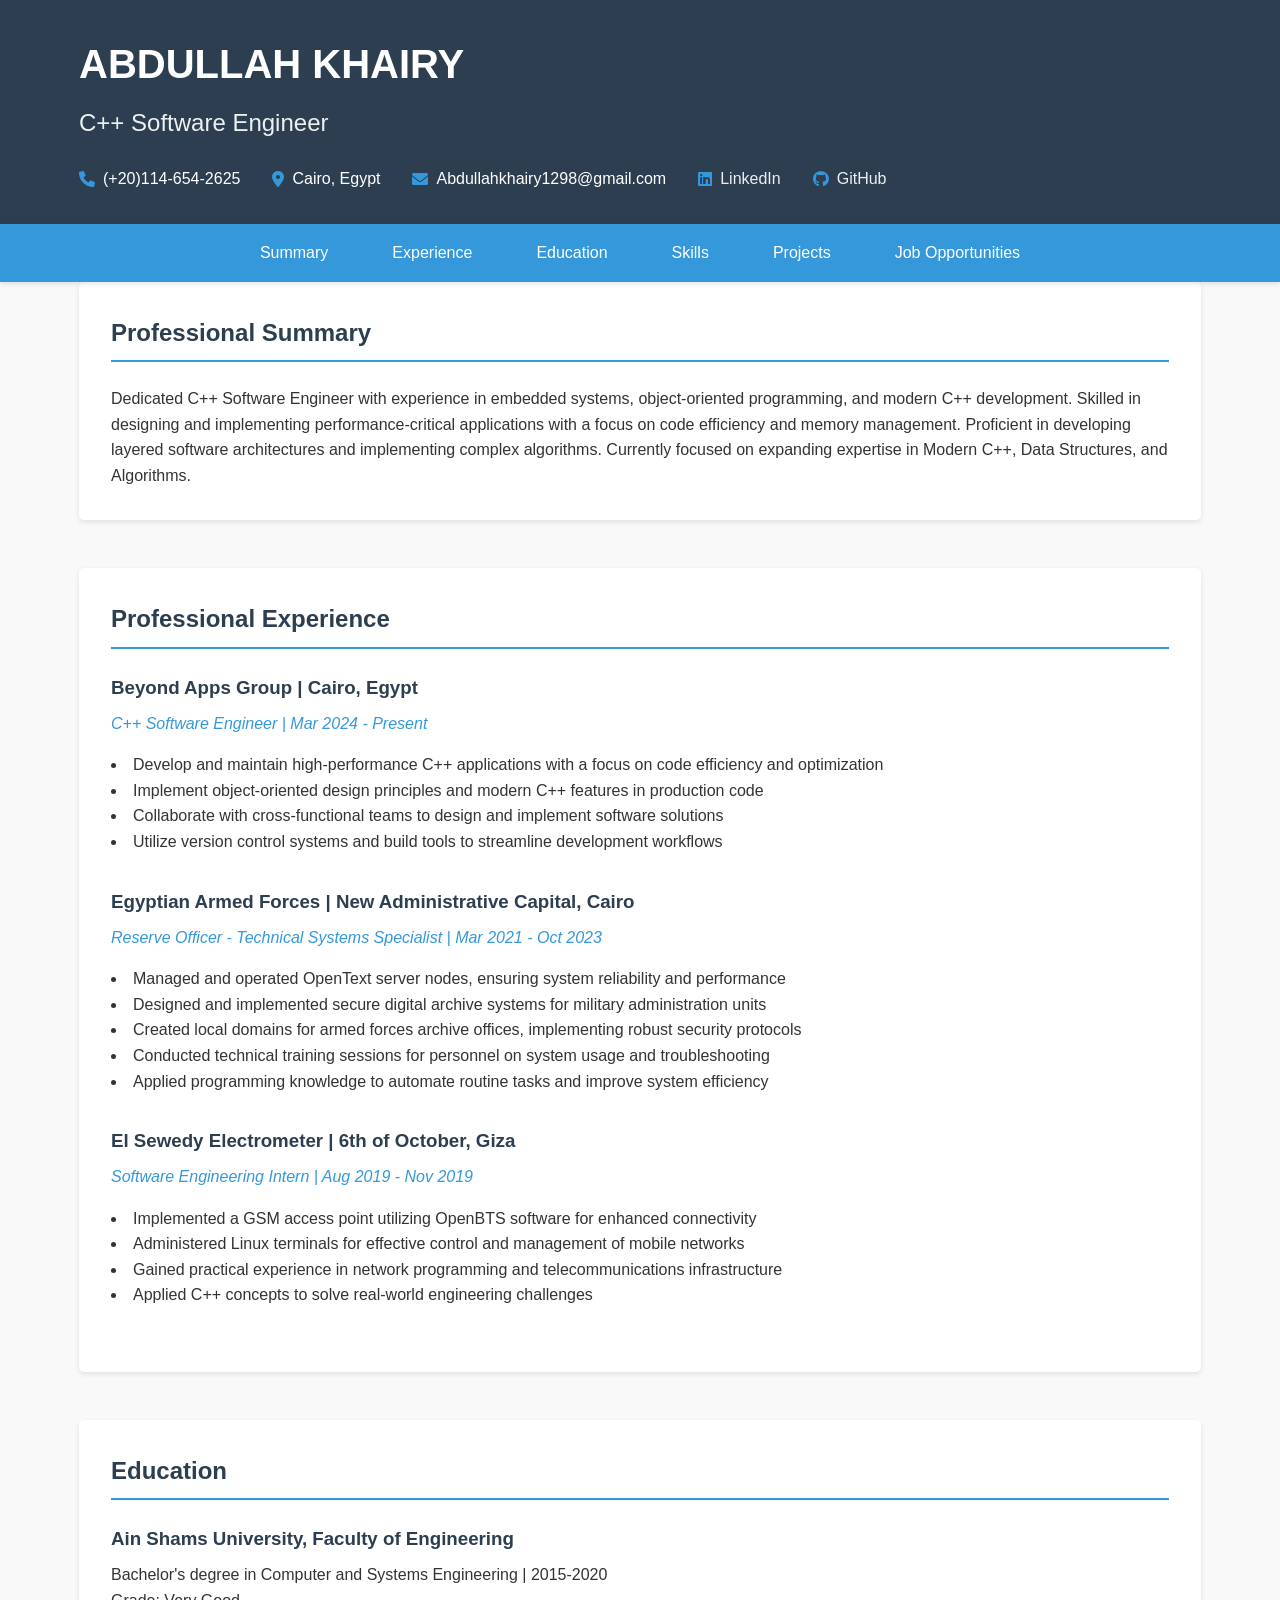
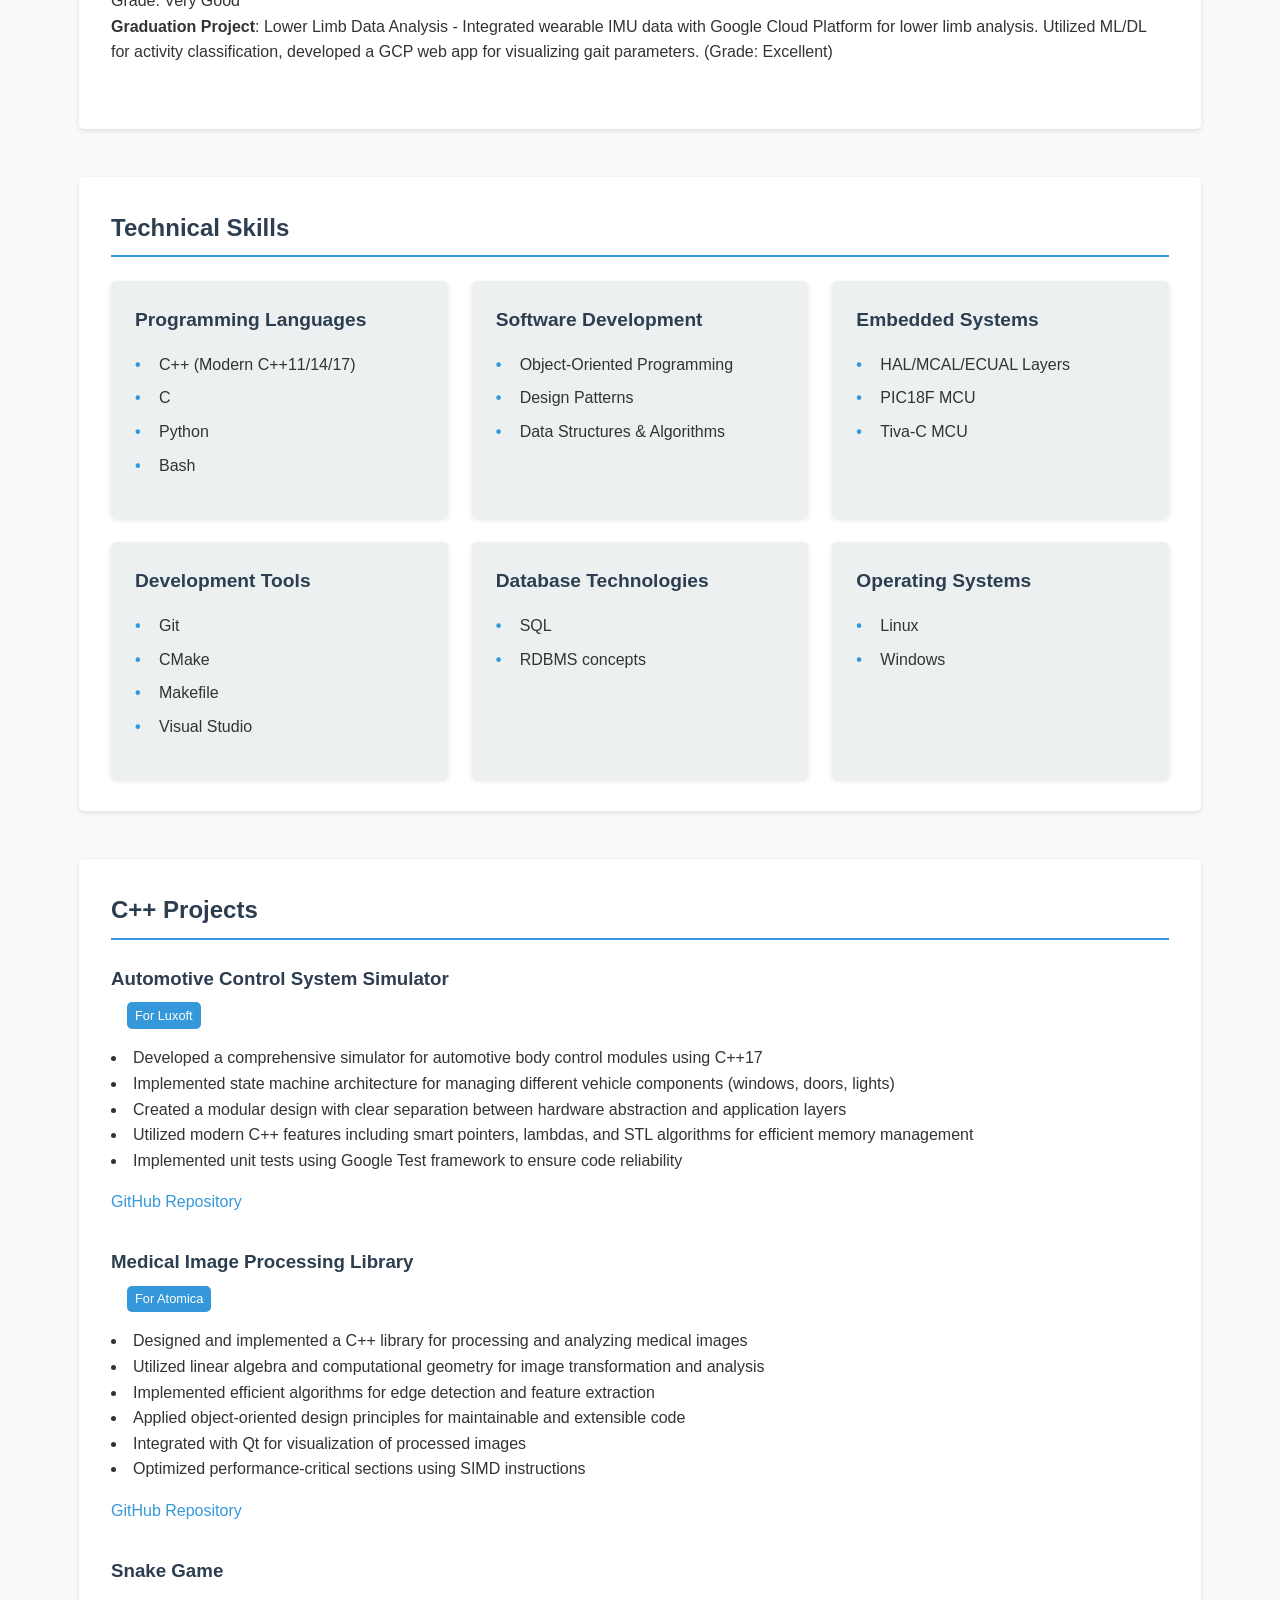
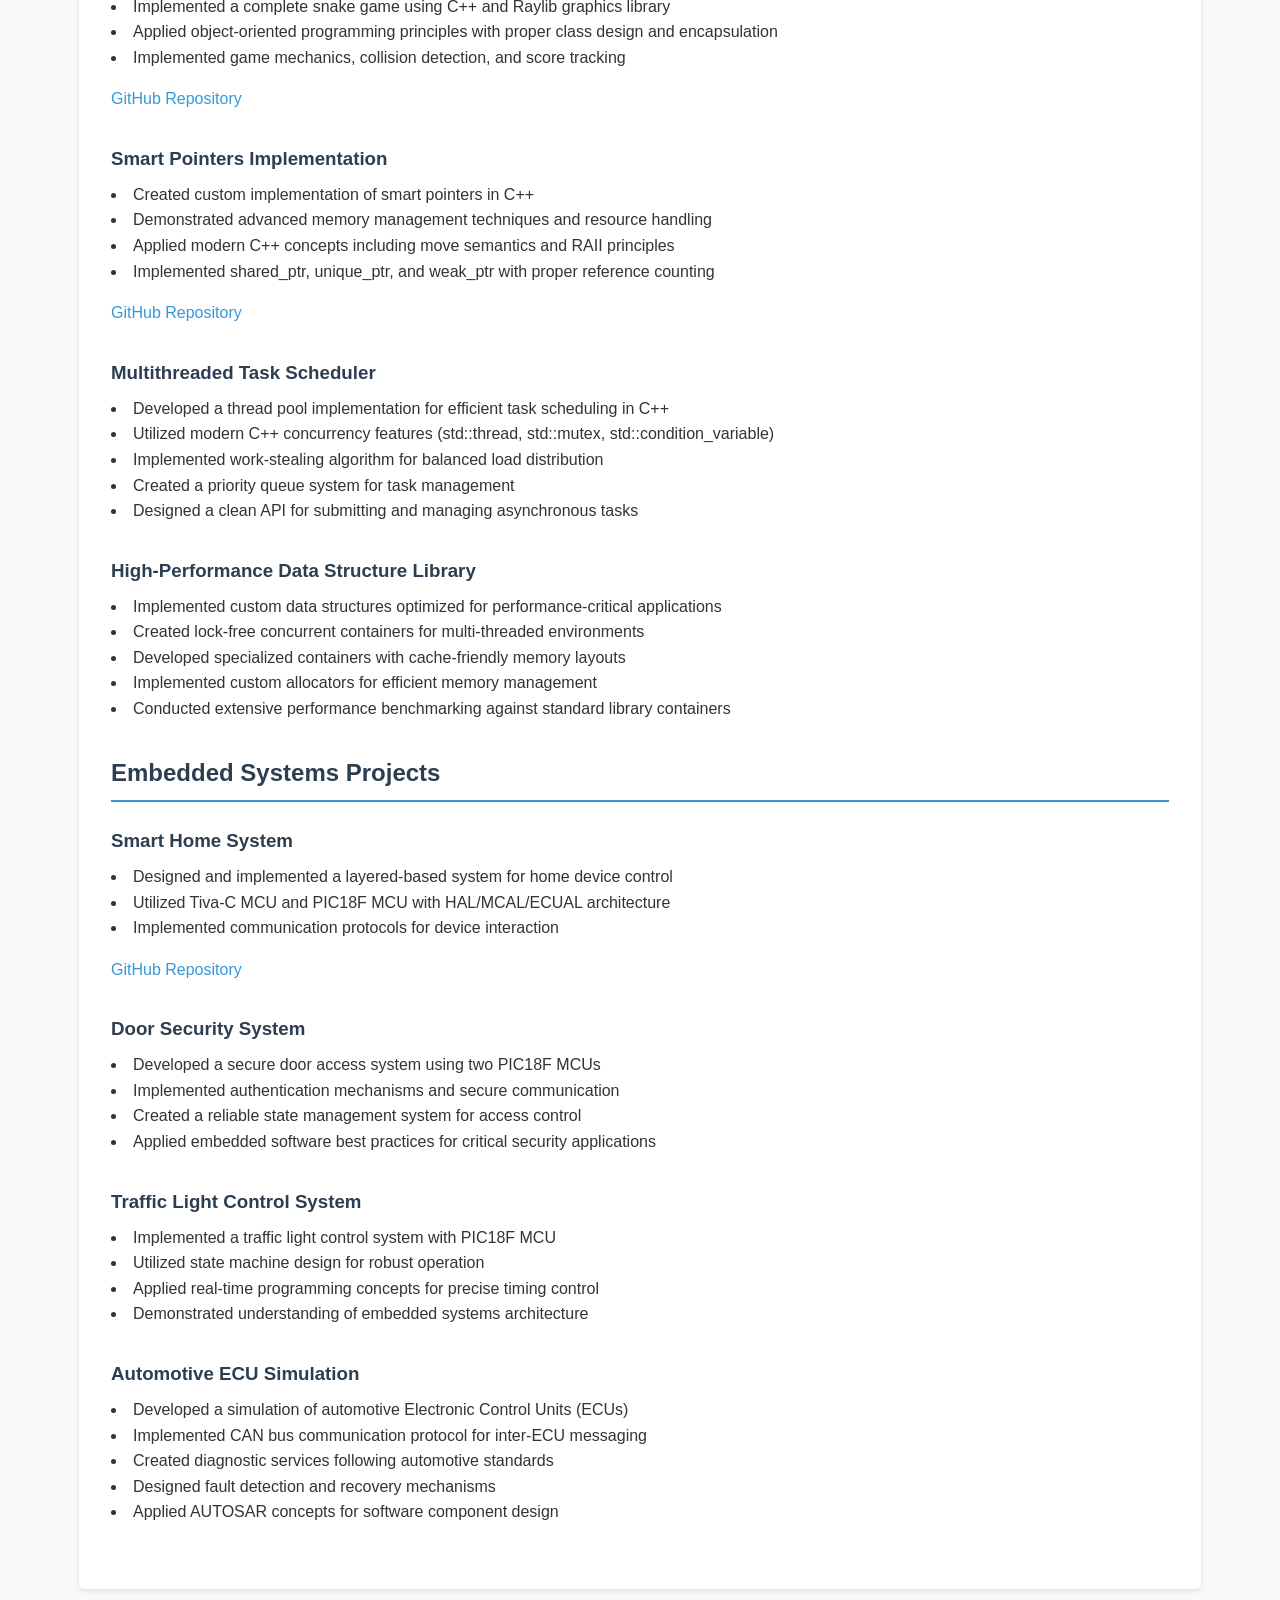
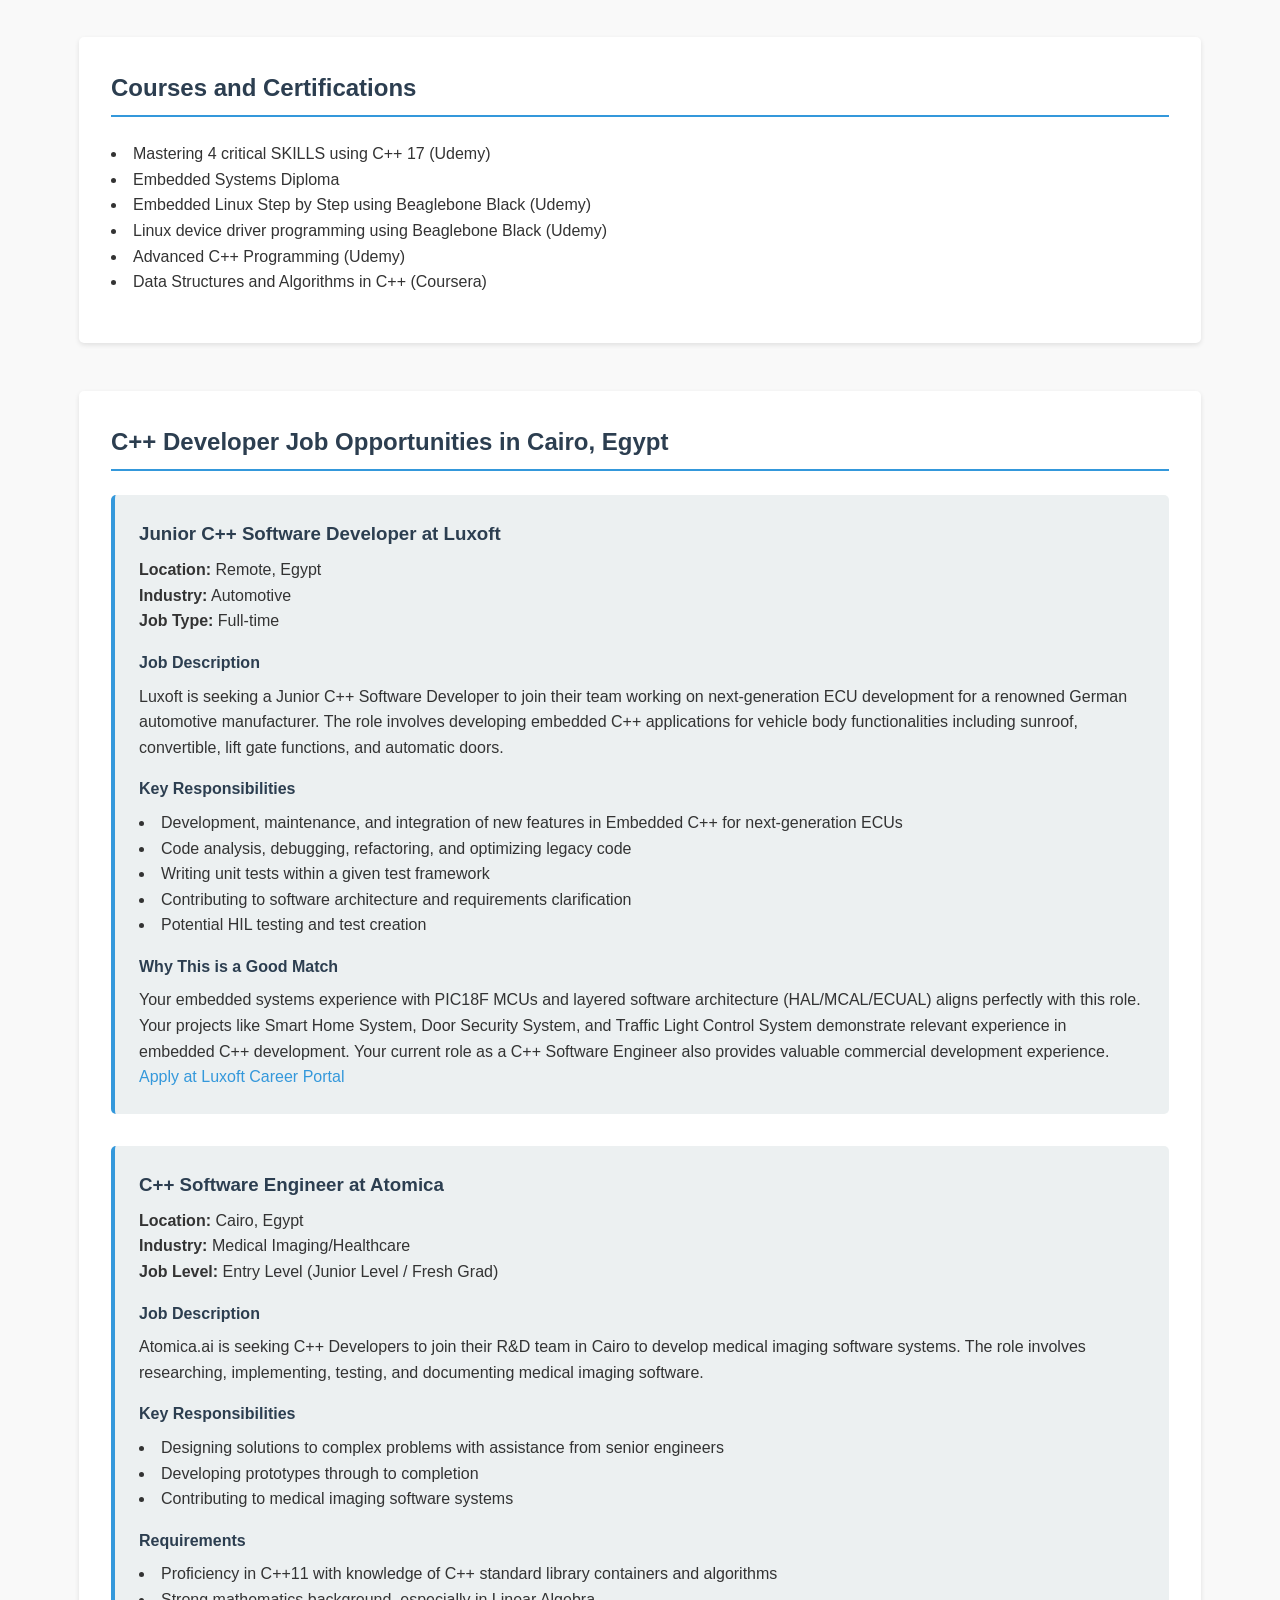
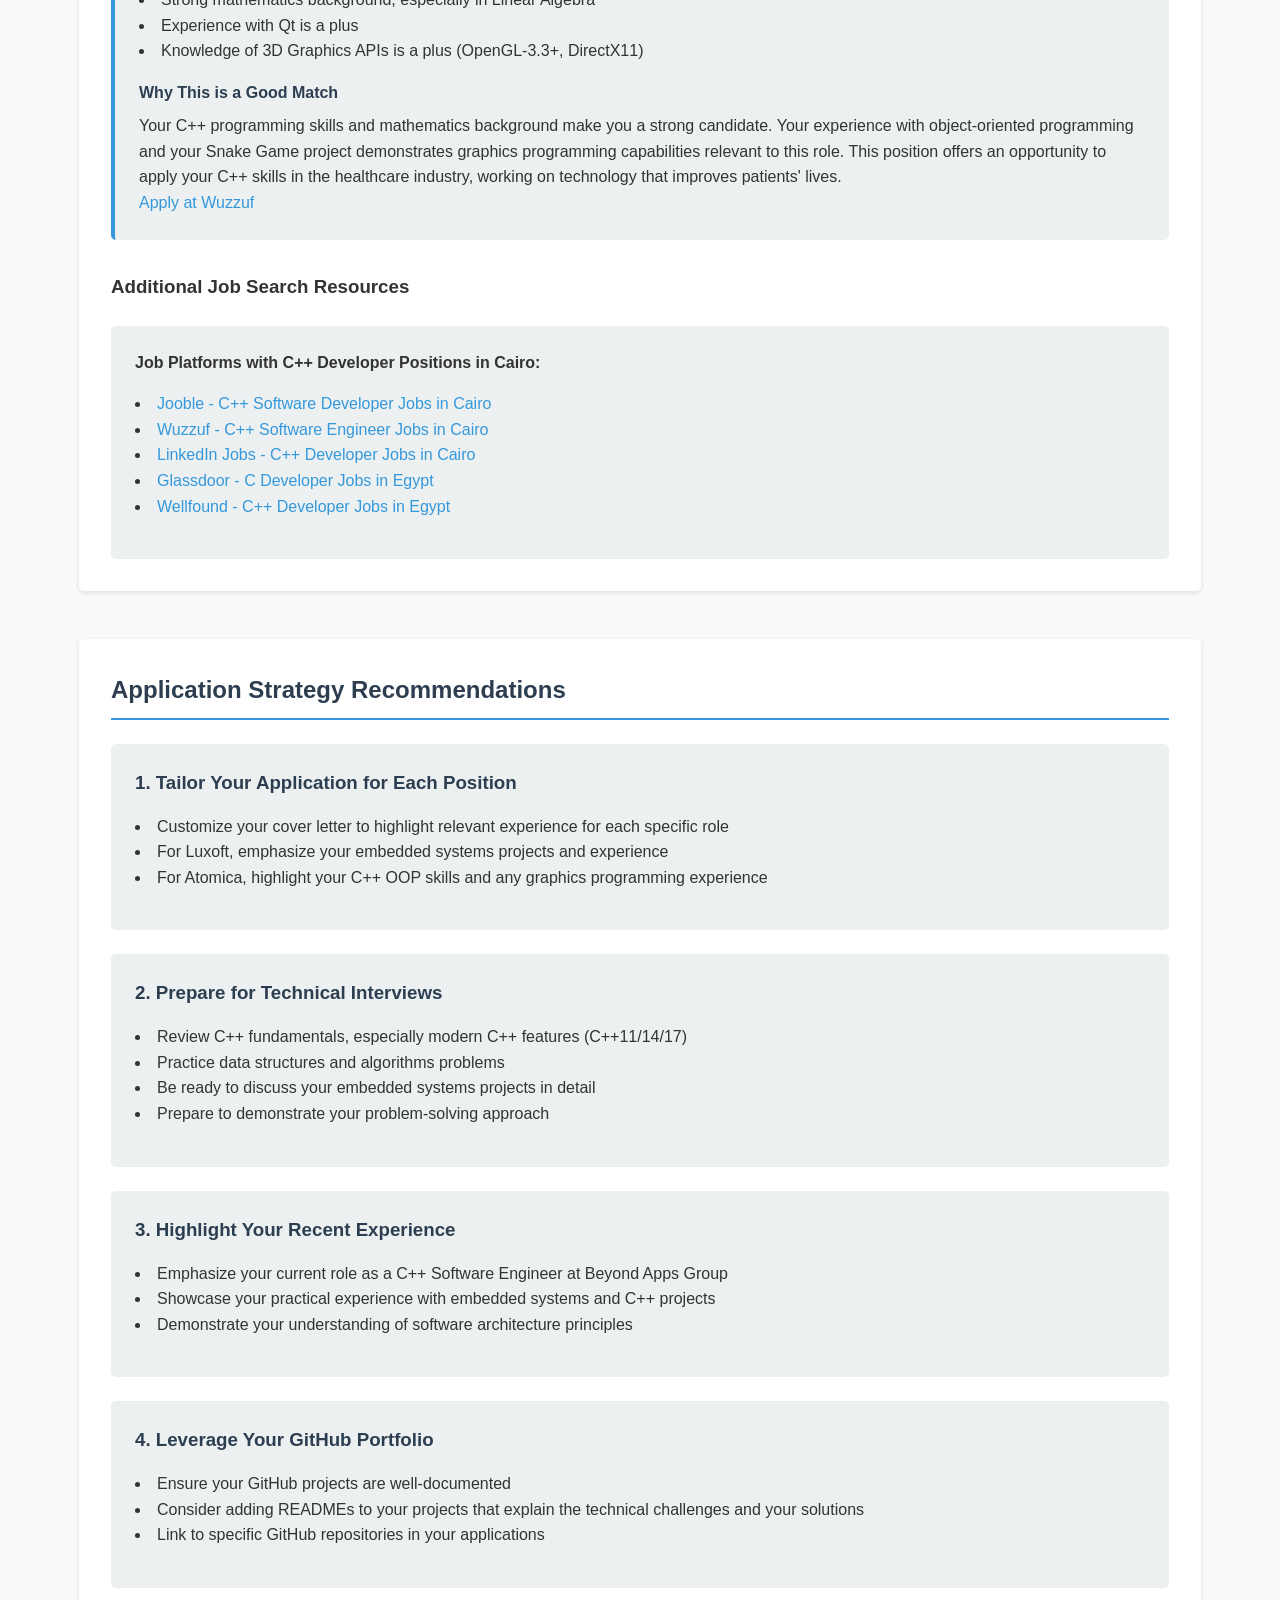
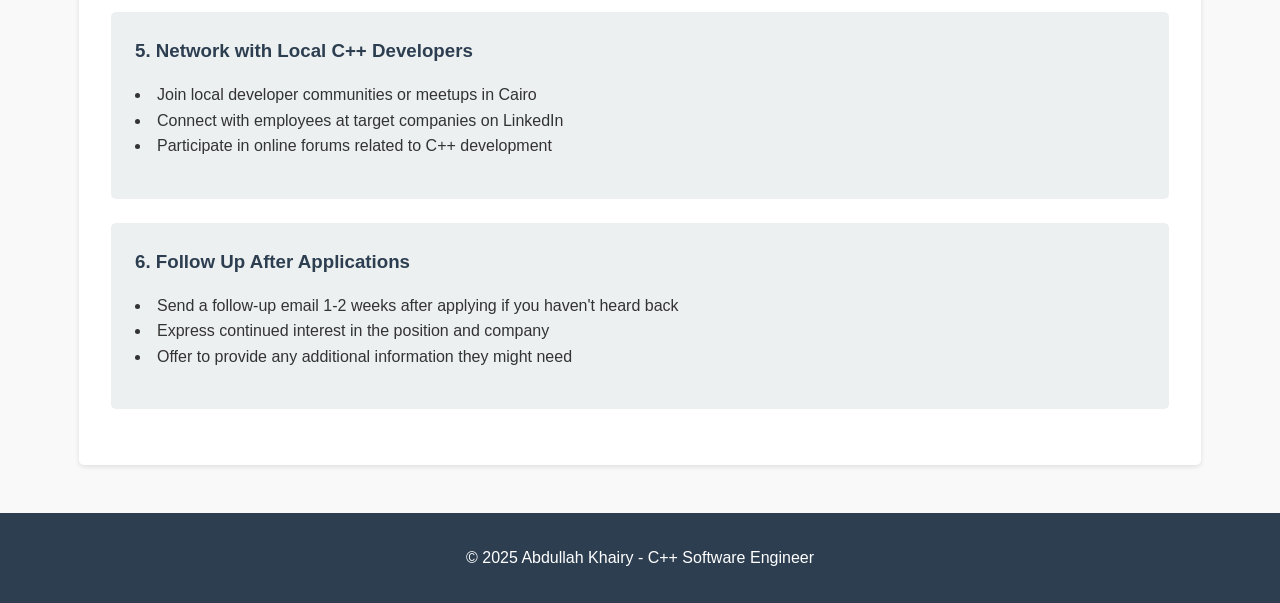
==== index.html @ f694b5cd "Initial commit of CV website" ====
<!DOCTYPE html>
<html lang="en">
<head>
    <meta charset="UTF-8">
    <meta name="viewport" content="width=device-width, initial-scale=1.0">
    <title>Abdullah Khairy - C++ Software Engineer</title>
    <link rel="stylesheet" href="styles.css">
    <link rel="stylesheet" href="https://cdnjs.cloudflare.com/ajax/libs/font-awesome/6.0.0-beta3/css/all.min.css">
</head>
<body>
    <header>
        <div class="container">
            <div class="profile">
                <h1>ABDULLAH KHAIRY</h1>
                <h2>C++ Software Engineer</h2>
                <div class="contact-info">
                    <p><i class="fas fa-phone"></i> (+20)114-654-2625</p>
                    <p><i class="fas fa-map-marker-alt"></i> Cairo, Egypt</p>
                    <p><i class="fas fa-envelope"></i> Abdullahkhairy1298@gmail.com</p>
                    <p><i class="fab fa-linkedin"></i> <a href="https://www.linkedin.com/in/abdullahkhairy98/" target="_blank">LinkedIn</a></p>
                    <p><i class="fab fa-github"></i> <a href="https://github.com/abdallahkhairy" target="_blank">GitHub</a></p>
                </div>
            </div>
        </div>
    </header>

    <nav>
        <div class="container">
            <ul>
                <li><a href="#summary">Summary</a></li>
                <li><a href="#experience">Experience</a></li>
                <li><a href="#education">Education</a></li>
                <li><a href="#skills">Skills</a></li>
                <li><a href="#projects">Projects</a></li>
                <li><a href="#job-opportunities">Job Opportunities</a></li>
            </ul>
        </div>
    </nav>

    <main class="container">
        <section id="summary">
            <h2>Professional Summary</h2>
            <p>Dedicated C++ Software Engineer with experience in embedded systems, object-oriented programming, and modern C++ development. Skilled in designing and implementing performance-critical applications with a focus on code efficiency and memory management. Proficient in developing layered software architectures and implementing complex algorithms. Currently focused on expanding expertise in Modern C++, Data Structures, and Algorithms.</p>
        </section>

        <section id="experience">
            <h2>Professional Experience</h2>
            
            <div class="experience-item">
                <h3>Beyond Apps Group | Cairo, Egypt</h3>
                <p class="job-title">C++ Software Engineer | Mar 2024 - Present</p>
                <ul>
                    <li>Develop and maintain high-performance C++ applications with a focus on code efficiency and optimization</li>
                    <li>Implement object-oriented design principles and modern C++ features in production code</li>
                    <li>Collaborate with cross-functional teams to design and implement software solutions</li>
                    <li>Utilize version control systems and build tools to streamline development workflows</li>
                </ul>
            </div>

            <div class="experience-item">
                <h3>Egyptian Armed Forces | New Administrative Capital, Cairo</h3>
                <p class="job-title">Reserve Officer - Technical Systems Specialist | Mar 2021 - Oct 2023</p>
                <ul>
                    <li>Managed and operated OpenText server nodes, ensuring system reliability and performance</li>
                    <li>Designed and implemented secure digital archive systems for military administration units</li>
                    <li>Created local domains for armed forces archive offices, implementing robust security protocols</li>
                    <li>Conducted technical training sessions for personnel on system usage and troubleshooting</li>
                    <li>Applied programming knowledge to automate routine tasks and improve system efficiency</li>
                </ul>
            </div>

            <div class="experience-item">
                <h3>El Sewedy Electrometer | 6th of October, Giza</h3>
                <p class="job-title">Software Engineering Intern | Aug 2019 - Nov 2019</p>
                <ul>
                    <li>Implemented a GSM access point utilizing OpenBTS software for enhanced connectivity</li>
                    <li>Administered Linux terminals for effective control and management of mobile networks</li>
                    <li>Gained practical experience in network programming and telecommunications infrastructure</li>
                    <li>Applied C++ concepts to solve real-world engineering challenges</li>
                </ul>
            </div>
        </section>

        <section id="education">
            <h2>Education</h2>
            <div class="education-item">
                <h3>Ain Shams University, Faculty of Engineering</h3>
                <p>Bachelor's degree in Computer and Systems Engineering | 2015-2020</p>
                <p>Grade: Very Good</p>
                <p><strong>Graduation Project</strong>: Lower Limb Data Analysis - Integrated wearable IMU data with Google Cloud Platform for lower limb analysis. Utilized ML/DL for activity classification, developed a GCP web app for visualizing gait parameters. (Grade: Excellent)</p>
            </div>
        </section>

        <section id="skills">
            <h2>Technical Skills</h2>
            <div class="skills-container">
                <div class="skill-category">
                    <h3>Programming Languages</h3>
                    <ul>
                        <li>C++ (Modern C++11/14/17)</li>
                        <li>C</li>
                        <li>Python</li>
                        <li>Bash</li>
                    </ul>
                </div>
                <div class="skill-category">
                    <h3>Software Development</h3>
                    <ul>
                        <li>Object-Oriented Programming</li>
                        <li>Design Patterns</li>
                        <li>Data Structures & Algorithms</li>
                    </ul>
                </div>
                <div class="skill-category">
                    <h3>Embedded Systems</h3>
                    <ul>
                        <li>HAL/MCAL/ECUAL Layers</li>
                        <li>PIC18F MCU</li>
                        <li>Tiva-C MCU</li>
                    </ul>
                </div>
                <div class="skill-category">
                    <h3>Development Tools</h3>
                    <ul>
                        <li>Git</li>
                        <li>CMake</li>
                        <li>Makefile</li>
                        <li>Visual Studio</li>
                    </ul>
                </div>
                <div class="skill-category">
                    <h3>Database Technologies</h3>
                    <ul>
                        <li>SQL</li>
                        <li>RDBMS concepts</li>
                    </ul>
                </div>
                <div class="skill-category">
                    <h3>Operating Systems</h3>
                    <ul>
                        <li>Linux</li>
                        <li>Windows</li>
                    </ul>
                </div>
            </div>
        </section>

        <section id="projects">
            <h2>C++ Projects</h2>
            
            <div class="project-item">
                <h3>Automotive Control System Simulator</h3>
                <p class="project-tag">For Luxoft</p>
                <ul>
                    <li>Developed a comprehensive simulator for automotive body control modules using C++17</li>
                    <li>Implemented state machine architecture for managing different vehicle components (windows, doors, lights)</li>
                    <li>Created a modular design with clear separation between hardware abstraction and application layers</li>
                    <li>Utilized modern C++ features including smart pointers, lambdas, and STL algorithms for efficient memory management</li>
                    <li>Implemented unit tests using Google Test framework to ensure code reliability</li>
                </ul>
                <p><a href="https://github.com/abdallahkhairy/Embedded_Systems_Projects" target="_blank">GitHub Repository</a></p>
            </div>

            <div class="project-item">
                <h3>Medical Image Processing Library</h3>
                <p class="project-tag">For Atomica</p>
                <ul>
                    <li>Designed and implemented a C++ library for processing and analyzing medical images</li>
                    <li>Utilized linear algebra and computational geometry for image transformation and analysis</li>
                    <li>Implemented efficient algorithms for edge detection and feature extraction</li>
                    <li>Applied object-oriented design principles for maintainable and extensible code</li>
                    <li>Integrated with Qt for visualization of processed images</li>
                    <li>Optimized performance-critical sections using SIMD instructions</li>
                </ul>
                <p><a href="https://github.com/abdallahkhairy/OOP_Projects" target="_blank">GitHub Repository</a></p>
            </div>

            <div class="project-item">
                <h3>Snake Game</h3>
                <ul>
                    <li>Implemented a complete snake game using C++ and Raylib graphics library</li>
                    <li>Applied object-oriented programming principles with proper class design and encapsulation</li>
                    <li>Implemented game mechanics, collision detection, and score tracking</li>
                </ul>
                <p><a href="https://github.com/abdallahkhairy/Snake_Game" target="_blank">GitHub Repository</a></p>
            </div>

            <div class="project-item">
                <h3>Smart Pointers Implementation</h3>
                <ul>
                    <li>Created custom implementation of smart pointers in C++</li>
                    <li>Demonstrated advanced memory management techniques and resource handling</li>
                    <li>Applied modern C++ concepts including move semantics and RAII principles</li>
                    <li>Implemented shared_ptr, unique_ptr, and weak_ptr with proper reference counting</li>
                </ul>
                <p><a href="https://github.com/abdallahkhairy/smart_pointers" target="_blank">GitHub Repository</a></p>
            </div>

            <div class="project-item">
                <h3>Multithreaded Task Scheduler</h3>
                <ul>
                    <li>Developed a thread pool implementation for efficient task scheduling in C++</li>
                    <li>Utilized modern C++ concurrency features (std::thread, std::mutex, std::condition_variable)</li>
                    <li>Implemented work-stealing algorithm for balanced load distribution</li>
                    <li>Created a priority queue system for task management</li>
                    <li>Designed a clean API for submitting and managing asynchronous tasks</li>
                </ul>
            </div>

            <div class="project-item">
                <h3>High-Performance Data Structure Library</h3>
                <ul>
                    <li>Implemented custom data structures optimized for performance-critical applications</li>
                    <li>Created lock-free concurrent containers for multi-threaded environments</li>
                    <li>Developed specialized containers with cache-friendly memory layouts</li>
                    <li>Implemented custom allocators for efficient memory management</li>
                    <li>Conducted extensive performance benchmarking against standard library containers</li>
                </ul>
            </div>

            <h2>Embedded Systems Projects</h2>

            <div class="project-item">
                <h3>Smart Home System</h3>
                <ul>
                    <li>Designed and implemented a layered-based system for home device control</li>
                    <li>Utilized Tiva-C MCU and PIC18F MCU with HAL/MCAL/ECUAL architecture</li>
                    <li>Implemented communication protocols for device interaction</li>
                </ul>
                <p><a href="https://github.com/abdallahkhairy/Embedded_Systems_Projects" target="_blank">GitHub Repository</a></p>
            </div>

            <div class="project-item">
                <h3>Door Security System</h3>
                <ul>
                    <li>Developed a secure door access system using two PIC18F MCUs</li>
                    <li>Implemented authentication mechanisms and secure communication</li>
                    <li>Created a reliable state management system for access control</li>
                    <li>Applied embedded software best practices for critical security applications</li>
                </ul>
            </div>

            <div class="project-item">
                <h3>Traffic Light Control System</h3>
                <ul>
                    <li>Implemented a traffic light control system with PIC18F MCU</li>
                    <li>Utilized state machine design for robust operation</li>
                    <li>Applied real-time programming concepts for precise timing control</li>
                    <li>Demonstrated understanding of embedded systems architecture</li>
                </ul>
            </div>

            <div class="project-item">
                <h3>Automotive ECU Simulation</h3>
                <ul>
                    <li>Developed a simulation of automotive Electronic Control Units (ECUs)</li>
                    <li>Implemented CAN bus communication protocol for inter-ECU messaging</li>
                    <li>Created diagnostic services following automotive standards</li>
                    <li>Designed fault detection and recovery mechanisms</li>
                    <li>Applied AUTOSAR concepts for software component design</li>
                </ul>
            </div>
        </section>

        <section id="certifications">
            <h2>Courses and Certifications</h2>
            <ul>
                <li>Mastering 4 critical SKILLS using C++ 17 (Udemy)</li>
                <li>Embedded Systems Diploma</li>
                <li>Embedded Linux Step by Step using Beaglebone Black (Udemy)</li>
                <li>Linux device driver programming using Beaglebone Black (Udemy)</li>
                <li>Advanced C++ Programming (Udemy)</li>
                <li>Data Structures and Algorithms in C++ (Coursera)</li>
            </ul>
        </section>

        <section id="job-opportunities">
            <h2>C++ Developer Job Opportunities in Cairo, Egypt</h2>
            
            <div class="job-item">
                <h3>Junior C++ Software Developer at Luxoft</h3>
                <p><strong>Location:</strong> Remote, Egypt</p>
                <p><strong>Industry:</strong> Automotive</p>
                <p><strong>Job Type:</strong> Full-time</p>
                
                <h4>Job Description</h4>
                <p>Luxoft is seeking a Junior C++ Software Developer to join their team working on next-generation ECU development for a renowned German automotive manufacturer. The role involves developing embedded C++ applications for vehicle body functionalities including sunroof, convertible, lift gate functions, and automatic doors.</p>
                
                <h4>Key Responsibilities</h4>
                <ul>
                    <li>Development, maintenance, and integration of new features in Embedded C++ for next-generation ECUs</li>
                    <li>Code analysis, debugging, refactoring, and optimizing legacy code</li>
                    <li>Writing unit tests within a given test framework</li>
                    <li>Contributing to software architecture and requirements clarification</li>
                    <li>Potential HIL testing and test creation</li>
                </ul>
                
                <h4>Why This is a Good Match</h4>
                <p>Your embedded systems experience with PIC18F MCUs and layered software architecture (HAL/MCAL/ECUAL) aligns perfectly with this role. Your projects like Smart Home System, Door Security System, and Traffic Light Control System demonstrate relevant experience in embedded C++ development. Your current role as a C++ Software Engineer also provides valuable commercial development experience.</p>
                
                <p><a href="https://career.luxoft.com/jobs/junior-c-software-developer-12500" target="_blank">Apply at Luxoft Career Portal</a></p>
            </div>
            
            <div class="job-item">
                <h3>C++ Software Engineer at Atomica</h3>
                <p><strong>Location:</strong> Cairo, Egypt</p>
                <p><strong>Industry:</strong> Medical Imaging/Healthcare</p>
                <p><strong>Job Level:</strong> Entry Level (Junior Level / Fresh Grad)</p>
                
                <h4>Job Description</h4>
                <p>Atomica.ai is seeking C++ Developers to join their R&D team in Cairo to develop medical imaging software systems. The role involves researching, implementing, testing, and documenting medical imaging software.</p>
                
                <h4>Key Responsibilities</h4>
                <ul>
                    <li>Designing solutions to complex problems with assistance from senior engineers</li>
                    <li>Developing prototypes through to completion</li>
                    <li>Contributing to medical imaging software systems</li>
                </ul>
                
                <h4>Requirements</h4>
                <ul>
                    <li>Proficiency in C++11 with knowledge of C++ standard library containers and algorithms</li>
                    <li>Strong mathematics background, especially in Linear Algebra</li>
                    <li>Experience with Qt is a plus</li>
                    <li>Knowledge of 3D Graphics APIs is a plus (OpenGL-3.3+, DirectX11)</li>
                </ul>
                
                <h4>Why This is a Good Match</h4>
                <p>Your C++ programming skills and mathematics background make you a strong candidate. Your experience with object-oriented programming and your Snake Game project demonstrates graphics programming capabilities relevant to this role. This position offers an opportunity to apply your C++ skills in the healthcare industry, working on technology that improves patients' lives.</p>
                
                <p><a href="https://wuzzuf.net/jobs/p/kZzLRJRMvuGQ-C-Software-Engineer-Atomica-Cairo-Egypt" target="_blank">Apply at Wuzzuf</a></p>
            </div>
            
            <h3>Additional Job Search Resources</h3>
            <div class="resources">
                <h4>Job Platforms with C++ Developer Positions in Cairo:</h4>
                <ul>
                    <li><a href="https://eg.jooble.org/jobs-c%2B%2B-software-developer/Cairo" target="_blank">Jooble - C++ Software Developer Jobs in Cairo</a></li>
                    <li><a href="https://wuzzuf.net/jobs/search?q=c%2B%2B+developer&a=navbr" target="_blank">Wuzzuf - C++ Software Engineer Jobs in Cairo</a></li>
                    <li><a href="https://www.linkedin.com/jobs/search/?keywords=c%2B%2B%20developer&location=Cairo%2C%20Egypt" target="_blank">LinkedIn Jobs - C++ Developer Jobs in Cairo</a></li>
                    <li><a href="https://www.glassdoor.com/Job/egypt-c-developer-jobs-SRCH_IL.0,5_IN69_KO6,17.htm" target="_blank">Glassdoor - C Developer Jobs in Egypt</a></li>
                    <li><a href="https://wellfound.com/role/l/cplusplus-developer/egypt" target="_blank">Wellfound - C++ Developer Jobs in Egypt</a></li>
                </ul>
            </div>
        </section>

        <section id="application-strategy">
            <h2>Application Strategy Recommendations</h2>
            
            <div class="strategy-item">
                <h3>1. Tailor Your Application for Each Position</h3>
                <ul>
                    <li>Customize your cover letter to highlight relevant experience for each specific role</li>
                    <li>For Luxoft, emphasize your embedded systems projects and experience</li>
                    <li>For Atomica, highlight your C++ OOP skills and any graphics programming experience</li>
                </ul>
            </div>
            
            <div class="strategy-item">
                <h3>2. Prepare for Technical Interviews</h3>
                <ul>
                    <li>Review C++ fundamentals, especially modern C++ features (C++11/14/17)</li>
                    <li>Practice data structures and algorithms problems</li>
                    <li>Be ready to discuss your embedded systems projects in detail</li>
                    <li>Prepare to demonstrate your problem-solving approach</li>
                </ul>
            </div>
            
            <div class="strategy-item">
                <h3>3. Highlight Your Recent Experience</h3>
                <ul>
                    <li>Emphasize your current role as a C++ Software Engineer at Beyond Apps Group</li>
                    <li>Showcase your practical experience with embedded systems and C++ projects</li>
                    <li>Demonstrate your understanding of software architecture principles</li>
                </ul>
            </div>
            
            <div class="strategy-item">
                <h3>4. Leverage Your GitHub Portfolio</h3>
                <ul>
                    <li>Ensure your GitHub projects are well-documented</li>
                    <li>Consider adding READMEs to your projects that explain the technical challenges and your solutions</li>
                    <li>Link to specific GitHub repositories in your applications</li>
                </ul>
            </div>
            
            <div class="strategy-item">
                <h3>5. Network with Local C++ Developers</h3>
                <ul>
                    <li>Join local developer communities or meetups in Cairo</li>
                    <li>Connect with employees at target companies on LinkedIn</li>
                    <li>Participate in online forums related to C++ development</li>
                </ul>
            </div>
            
            <div class="strategy-item">
                <h3>6. Follow Up After Applications</h3>
                <ul>
                    <li>Send a follow-up email 1-2 weeks after applying if you haven't heard back</li>
                    <li>Express continued interest in the position and company</li>
                    <li>Offer to provide any additional information they might need</li>
                </ul>
            </div>
        </section>
    </main>

    <footer>
        <div class="container">
            <p>&copy; 2025 Abdullah Khairy - C++ Software Engineer</p>
        </div>
    </footer>
</body>
</html>
---- styles.css ----
/* Global Styles */
:root {
    --primary-color: #2c3e50;
    --secondary-color: #3498db;
    --accent-color: #e74c3c;
    --light-color: #ecf0f1;
    --dark-color: #2c3e50;
    --text-color: #333;
    --border-radius: 5px;
    --box-shadow: 0 2px 5px rgba(0, 0, 0, 0.1);
}

* {
    margin: 0;
    padding: 0;
    box-sizing: border-box;
}

body {
    font-family: 'Segoe UI', Tahoma, Geneva, Verdana, sans-serif;
    line-height: 1.6;
    color: var(--text-color);
    background-color: #f9f9f9;
}

.container {
    width: 90%;
    max-width: 1200px;
    margin: 0 auto;
    padding: 0 15px;
}

a {
    color: var(--secondary-color);
    text-decoration: none;
    transition: color 0.3s ease;
}

a:hover {
    color: var(--accent-color);
    text-decoration: underline;
}

ul {
    list-style-position: inside;
    margin-bottom: 1rem;
}

/* Header Styles */
header {
    background-color: var(--primary-color);
    color: white;
    padding: 2rem 0;
    box-shadow: var(--box-shadow);
}

.profile h1 {
    font-size: 2.5rem;
    margin-bottom: 0.5rem;
}

.profile h2 {
    font-size: 1.5rem;
    font-weight: 400;
    margin-bottom: 1.5rem;
    color: var(--light-color);
}

.contact-info {
    display: flex;
    flex-wrap: wrap;
    gap: 1rem 2rem;
}

.contact-info p {
    display: flex;
    align-items: center;
}

.contact-info i {
    margin-right: 0.5rem;
    color: var(--secondary-color);
}

.contact-info a {
    color: var(--light-color);
}

.contact-info a:hover {
    color: var(--secondary-color);
}

/* Navigation Styles */
nav {
    background-color: var(--secondary-color);
    padding: 1rem 0;
    position: sticky;
    top: 0;
    z-index: 100;
    box-shadow: var(--box-shadow);
}

nav ul {
    display: flex;
    justify-content: center;
    flex-wrap: wrap;
    gap: 1rem 2rem;
    margin-bottom: 0;
}

nav li {
    list-style: none;
}

nav a {
    color: white;
    font-weight: 500;
    padding: 0.5rem 1rem;
    border-radius: var(--border-radius);
    transition: background-color 0.3s ease;
}

nav a:hover {
    background-color: rgba(255, 255, 255, 0.2);
    text-decoration: none;
}

/* Main Content Styles */
main {
    padding: 2rem 0;
}

section {
    margin-bottom: 3rem;
    background-color: white;
    padding: 2rem;
    border-radius: var(--border-radius);
    box-shadow: var(--box-shadow);
}

section h2 {
    color: var(--primary-color);
    margin-bottom: 1.5rem;
    padding-bottom: 0.5rem;
    border-bottom: 2px solid var(--secondary-color);
}

/* Experience Section */
.experience-item, .education-item, .project-item, .job-item, .strategy-item {
    margin-bottom: 2rem;
}

.experience-item h3, .education-item h3, .project-item h3, .job-item h3, .strategy-item h3 {
    color: var(--dark-color);
    margin-bottom: 0.5rem;
}

.job-title, .project-tag {
    font-style: italic;
    color: var(--secondary-color);
    margin-bottom: 1rem;
    display: block;
}

.project-tag {
    display: inline-block;
    background-color: var(--secondary-color);
    color: white;
    padding: 0.2rem 0.5rem;
    border-radius: var(--border-radius);
    font-style: normal;
    font-size: 0.8rem;
    margin-left: 1rem;
}

/* Skills Section */
.skills-container {
    display: grid;
    grid-template-columns: repeat(auto-fill, minmax(250px, 1fr));
    gap: 1.5rem;
}

.skill-category {
    background-color: var(--light-color);
    padding: 1.5rem;
    border-radius: var(--border-radius);
    box-shadow: var(--box-shadow);
}

.skill-category h3 {
    color: var(--primary-color);
    margin-bottom: 1rem;
    font-size: 1.2rem;
}

.skill-category ul {
    list-style-type: none;
}

.skill-category li {
    margin-bottom: 0.5rem;
    padding-left: 1.5rem;
    position: relative;
}

.skill-category li::before {
    content: "•";
    color: var(--secondary-color);
    font-weight: bold;
    position: absolute;
    left: 0;
}

/* Job Opportunities Section */
.job-item {
    background-color: var(--light-color);
    padding: 1.5rem;
    border-radius: var(--border-radius);
    margin-bottom: 2rem;
    border-left: 4px solid var(--secondary-color);
}

.job-item h3 {
    color: var(--primary-color);
}

.job-item h4 {
    margin-top: 1rem;
    margin-bottom: 0.5rem;
    color: var(--dark-color);
}

.resources {
    background-color: var(--light-color);
    padding: 1.5rem;
    border-radius: var(--border-radius);
    margin-top: 1.5rem;
}

.resources h4 {
    margin-bottom: 1rem;
}

/* Application Strategy Section */
.strategy-item {
    background-color: var(--light-color);
    padding: 1.5rem;
    border-radius: var(--border-radius);
    margin-bottom: 1.5rem;
}

.strategy-item h3 {
    color: var(--primary-color);
    margin-bottom: 1rem;
}

/* Footer Styles */
footer {
    background-color: var(--primary-color);
    color: white;
    padding: 2rem 0;
    text-align: center;
    margin-top: 3rem;
}

/* Responsive Styles */
@media (max-width: 768px) {
    .profile h1 {
        font-size: 2rem;
    }
    
    .profile h2 {
        font-size: 1.2rem;
    }
    
    .contact-info {
        flex-direction: column;
        gap: 0.5rem;
    }
    
    nav ul {
        flex-direction: column;
        align-items: center;
    }
    
    .skills-container {
        grid-template-columns: 1fr;
    }
    
    section {
        padding: 1.5rem;
    }
}

/* Print Styles */
@media print {
    nav, footer, #job-opportunities, #application-strategy {
        display: none;
    }
    
    body {
        font-size: 12pt;
        line-height: 1.5;
    }
    
    .container {
        width: 100%;
        max-width: none;
    }
    
    section {
        page-break-inside: avoid;
        margin-bottom: 1rem;
        padding: 0;
        box-shadow: none;
        border-radius: 0;
    }
    
    a {
        color: var(--text-color);
        text-decoration: none;
    }
    
    .project-tag {
        border: 1px solid var(--secondary-color);
        color: var(--secondary-color);
        background-color: transparent;
    }
}
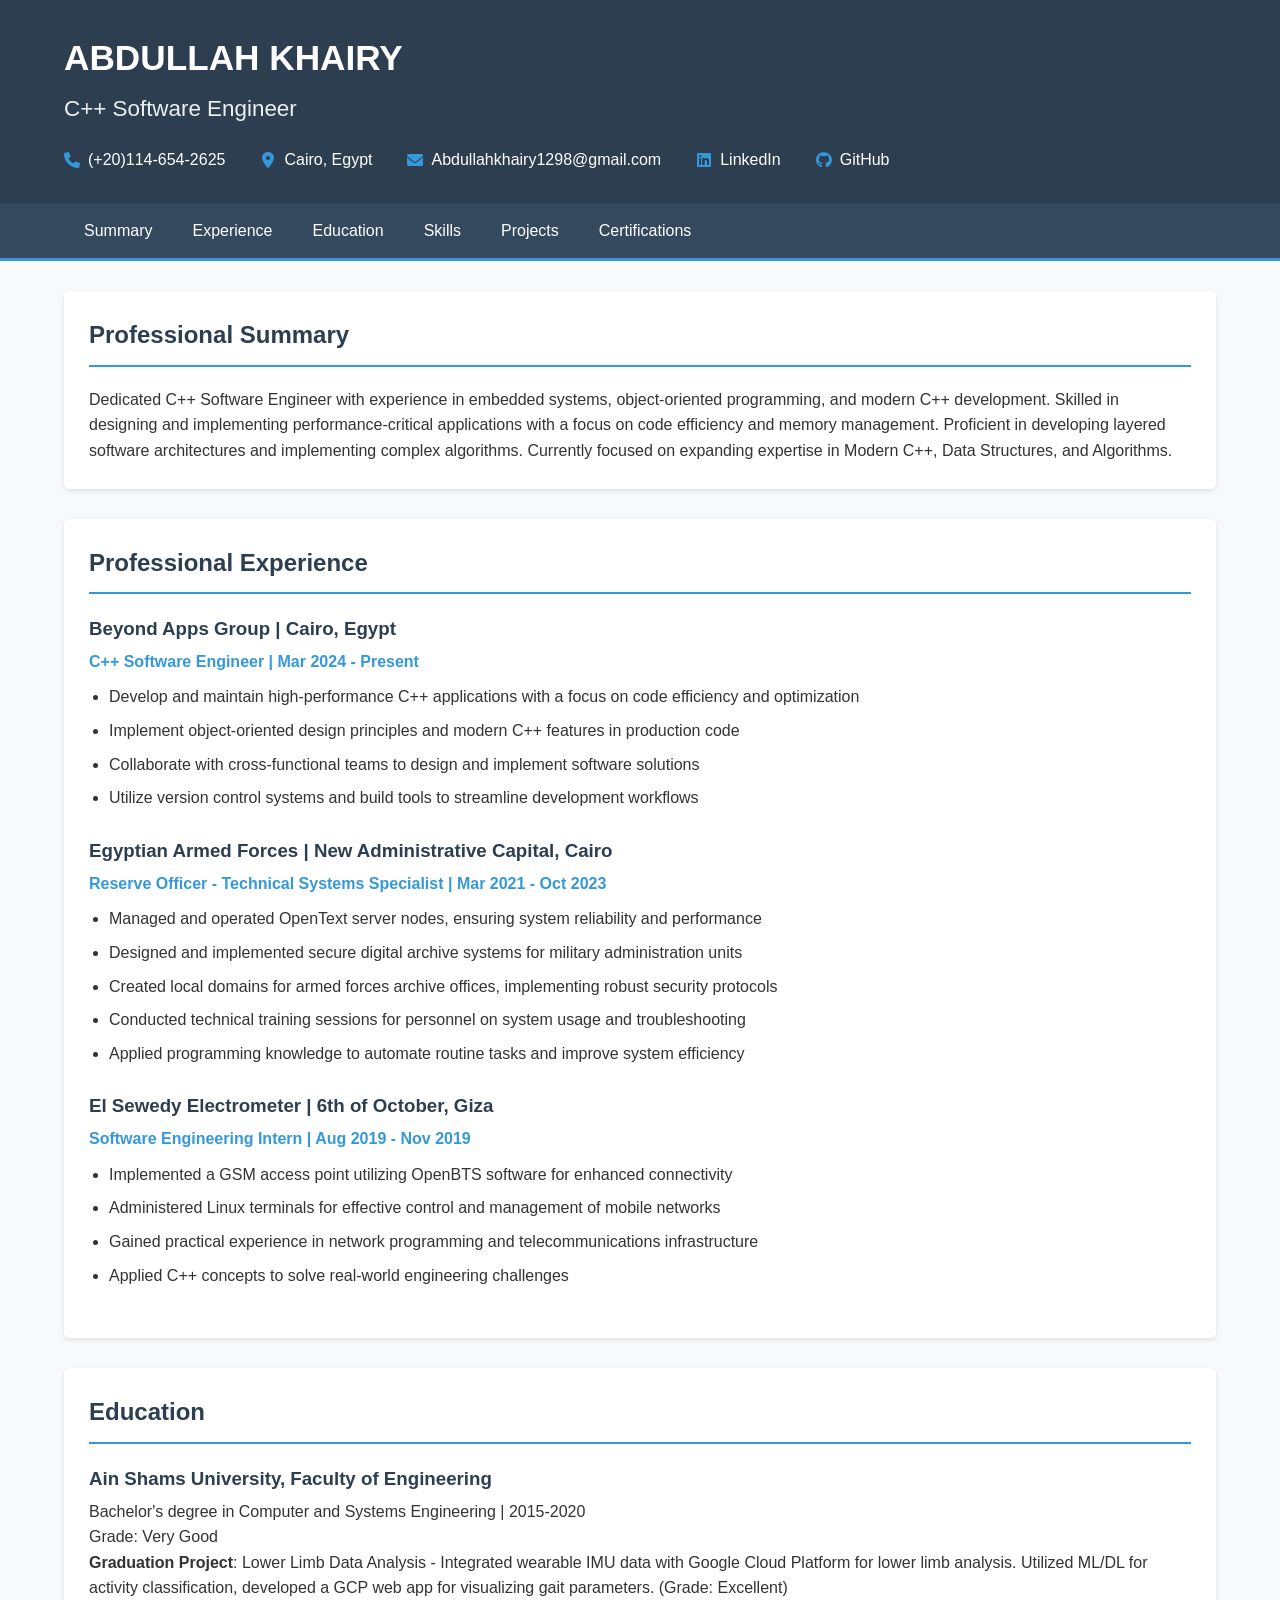
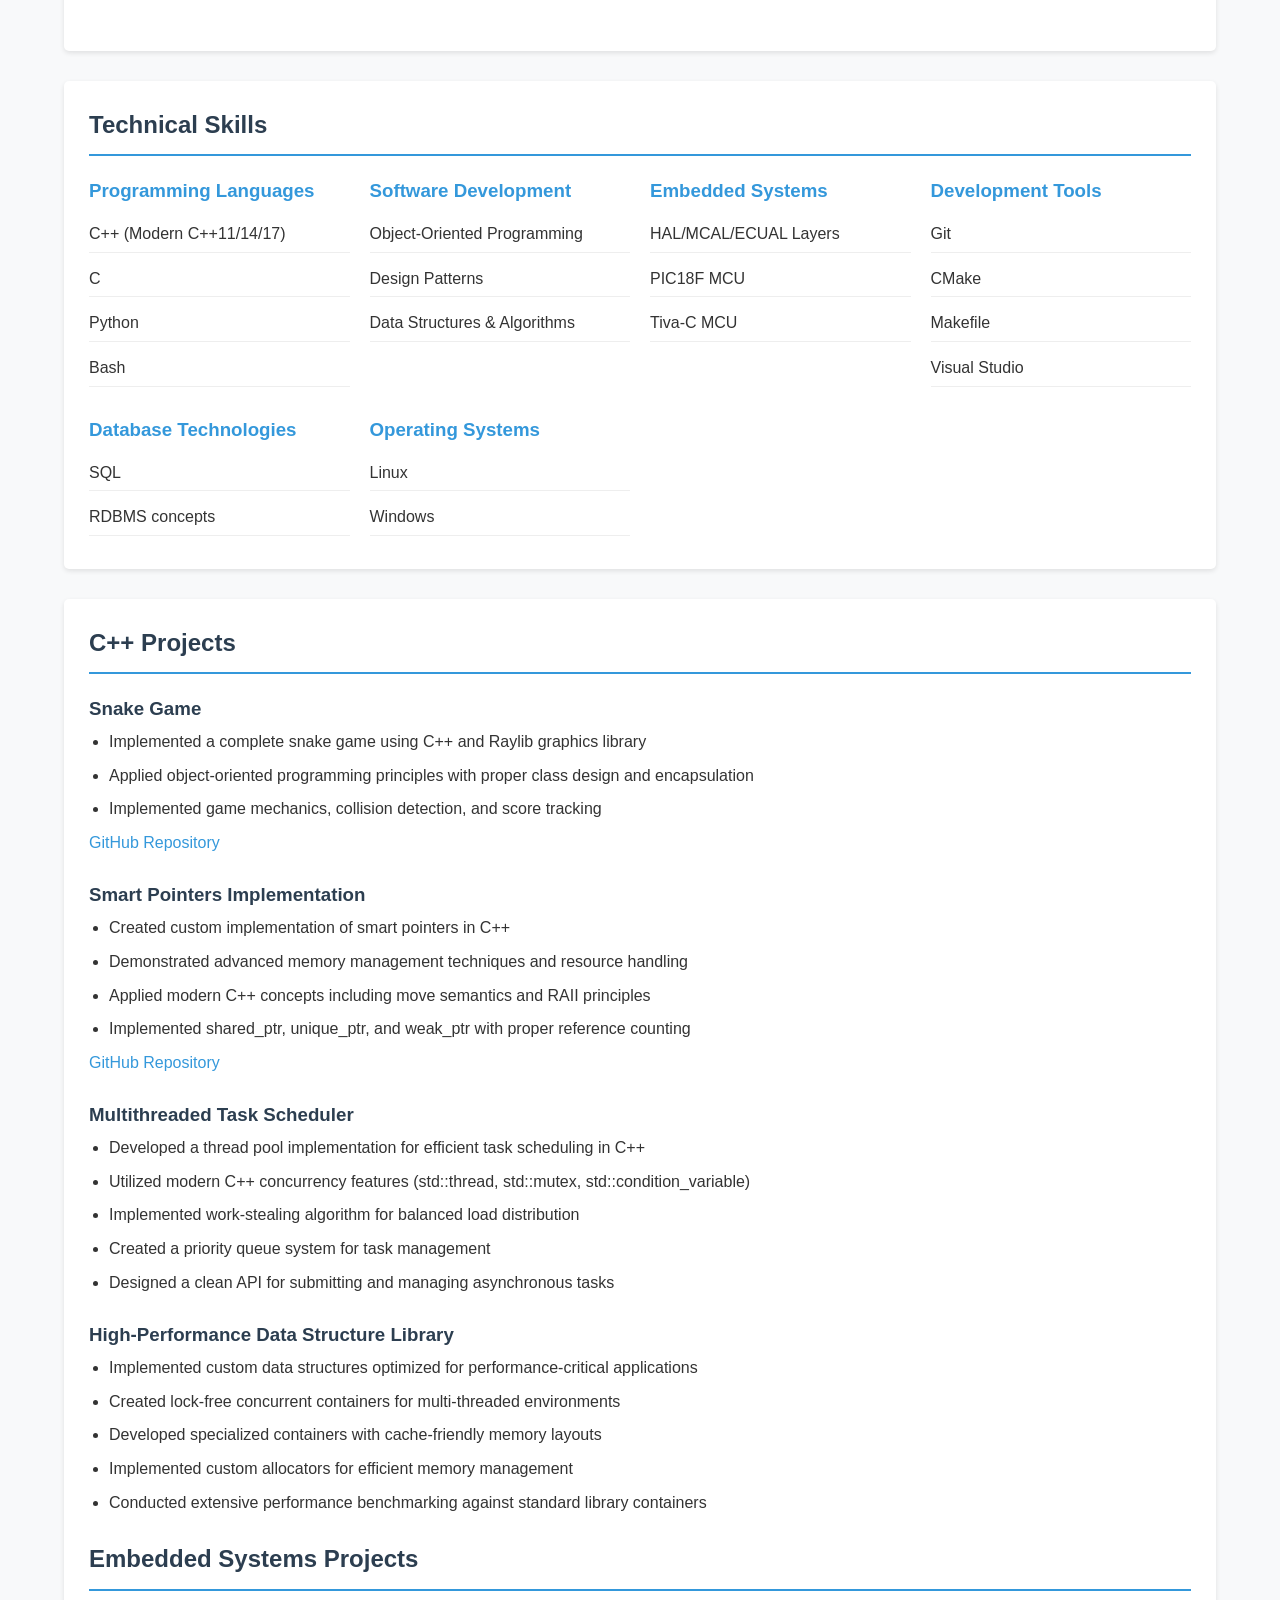
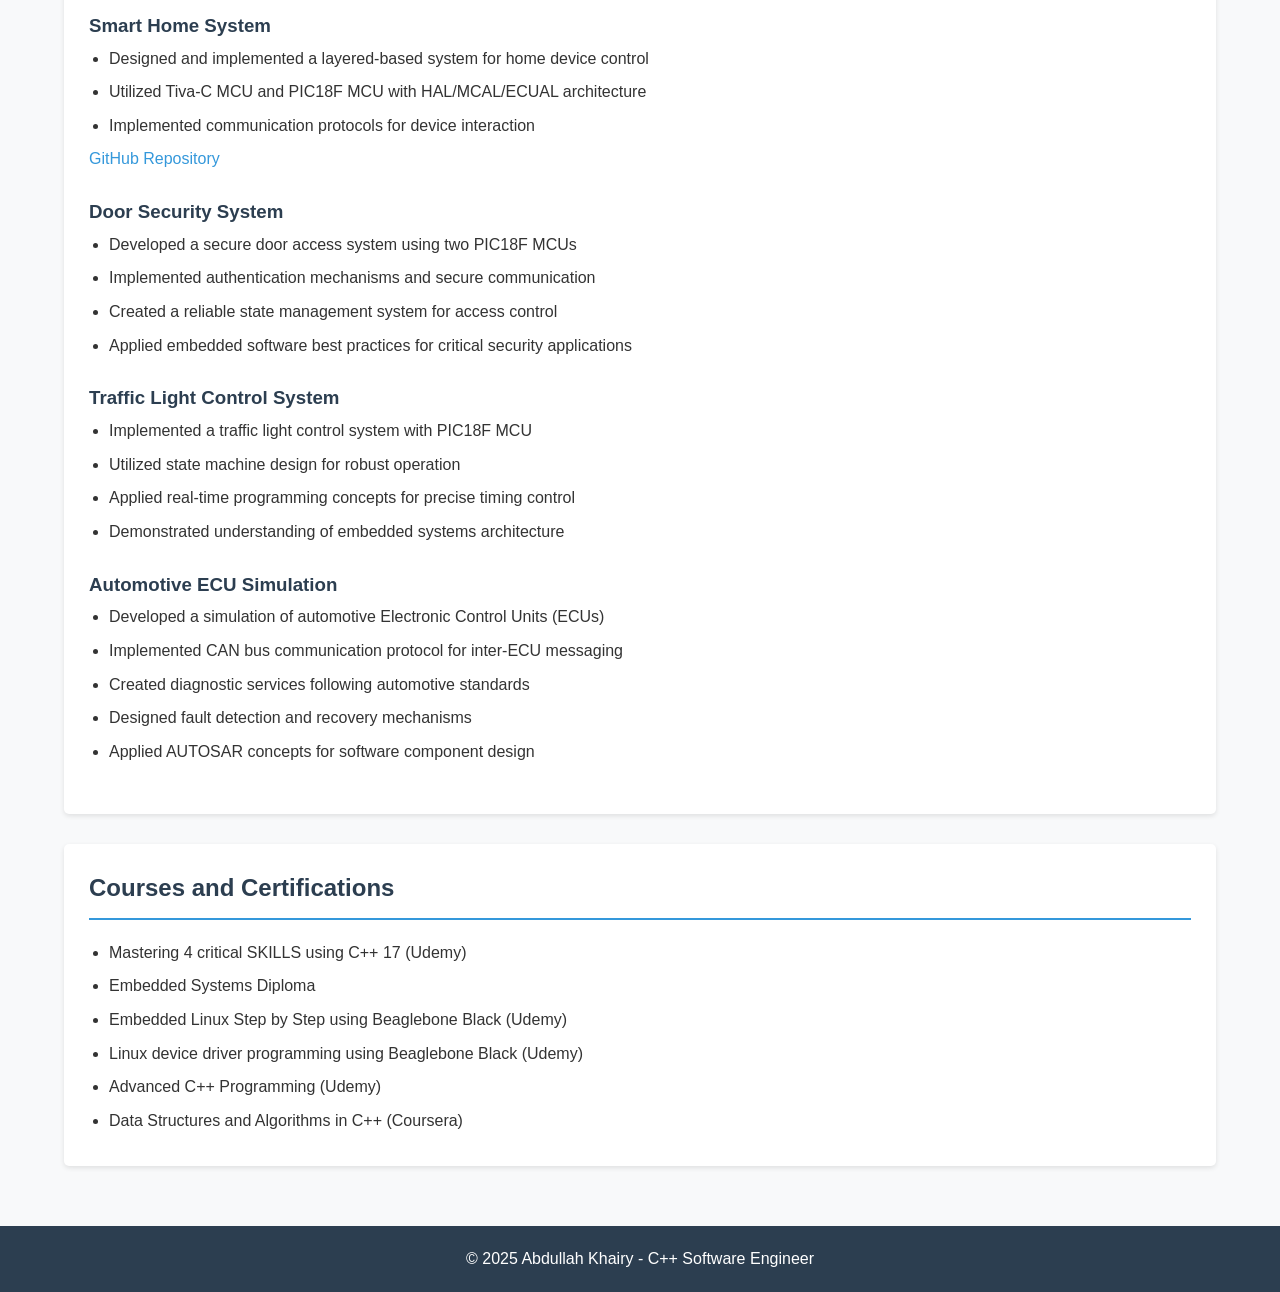
==== commit 0c42ab12: "new landing page2" ====
--- a/index.html
+++ b/index.html
@@ -4,8 +4,216 @@
     <meta charset="UTF-8">
     <meta name="viewport" content="width=device-width, initial-scale=1.0">
     <title>Abdullah Khairy - C++ Software Engineer</title>
-    <link rel="stylesheet" href="styles.css">
     <link rel="stylesheet" href="https://cdnjs.cloudflare.com/ajax/libs/font-awesome/6.0.0-beta3/css/all.min.css">
+    <style>
+        /* Base styles */
+        * {
+            margin: 0;
+            padding: 0;
+            box-sizing: border-box;
+        }
+        
+        body {
+            font-family: Arial, sans-serif;
+            line-height: 1.6;
+            background-color: #f8f9fa;
+            color: #333;
+        }
+        
+        .container {
+            width: 90%;
+            max-width: 1200px;
+            margin: 0 auto;
+        }
+        
+        /* Header styles */
+        header {
+            background-color: #2c3e50;
+            color: white;
+            padding: 30px 0;
+        }
+        
+        .profile h1 {
+            font-size: 2.2rem;
+            margin-bottom: 5px;
+        }
+        
+        .profile h2 {
+            font-size: 1.4rem;
+            font-weight: normal;
+            color: #ecf0f1;
+            margin-bottom: 15px;
+        }
+        
+        .contact-info {
+            display: flex;
+            flex-wrap: wrap;
+            gap: 15px;
+            margin-top: 20px;
+        }
+        
+        .contact-info p {
+            margin-right: 20px;
+            display: flex;
+            align-items: center;
+        }
+        
+        .contact-info i {
+            margin-right: 8px;
+            color: #3498db;
+            width: 16px;
+            text-align: center;
+        }
+        
+        .contact-info a {
+            color: white;
+            text-decoration: none;
+        }
+        
+        .contact-info a:hover {
+            color: #3498db;
+            text-decoration: underline;
+        }
+        
+        /* Navigation styles */
+        nav {
+            background-color: #34495e;
+            border-bottom: 3px solid #3498db;
+        }
+        
+        nav ul {
+            list-style: none;
+            display: flex;
+            padding: 0;
+        }
+        
+        nav ul li {
+            margin: 0;
+        }
+        
+        nav ul li a {
+            display: block;
+            color: white;
+            text-decoration: none;
+            padding: 15px 20px;
+            transition: background-color 0.3s;
+        }
+        
+        nav ul li a:hover,
+        nav ul li a:focus {
+            background-color: #3498db;
+            color: white;
+            outline: none;
+        }
+        
+        /* Main content styles */
+        main {
+            padding: 30px 0;
+        }
+        
+        section {
+            background-color: white;
+            padding: 25px;
+            margin-bottom: 30px;
+            border-radius: 5px;
+            box-shadow: 0 2px 5px rgba(0, 0, 0, 0.1);
+        }
+        
+        section h2 {
+            color: #2c3e50;
+            padding-bottom: 10px;
+            margin-bottom: 20px;
+            border-bottom: 2px solid #3498db;
+        }
+        
+        .experience-item, 
+        .education-item, 
+        .project-item {
+            margin-bottom: 25px;
+        }
+        
+        .experience-item h3, 
+        .education-item h3, 
+        .project-item h3 {
+            color: #2c3e50;
+            margin-bottom: 5px;
+        }
+        
+        .job-title {
+            color: #3498db;
+            font-weight: bold;
+            margin-bottom: 10px;
+        }
+        
+        ul {
+            padding-left: 20px;
+        }
+        
+        ul li {
+            margin-bottom: 8px;
+        }
+        
+        /* Skills section */
+        .skills-container {
+            display: grid;
+            grid-template-columns: repeat(auto-fill, minmax(250px, 1fr));
+            gap: 20px;
+        }
+        
+        .skill-category h3 {
+            color: #3498db;
+            margin-bottom: 10px;
+        }
+        
+        .skill-category ul {
+            list-style-type: none;
+            padding-left: 0;
+        }
+        
+        .skill-category ul li {
+            padding: 5px 0;
+            border-bottom: 1px solid #eee;
+        }
+        
+        /* Project tags */
+        .project-tag {
+            display: none;
+        }
+        
+        /* Links */
+        a {
+            color: #3498db;
+            text-decoration: none;
+        }
+        
+        a:hover {
+            text-decoration: underline;
+        }
+        
+        /* Footer */
+        footer {
+            background-color: #2c3e50;
+            color: white;
+            padding: 20px 0;
+            text-align: center;
+        }
+        
+        /* Responsive design */
+        @media (max-width: 768px) {
+            .contact-info {
+                flex-direction: column;
+                gap: 10px;
+            }
+            
+            nav ul {
+                flex-direction: column;
+            }
+            
+            .skills-container {
+                grid-template-columns: 1fr;
+            }
+        }
+    </style>
 </head>
 <body>
     <header>
@@ -32,7 +240,7 @@
                 <li><a href="#education">Education</a></li>
                 <li><a href="#skills">Skills</a></li>
                 <li><a href="#projects">Projects</a></li>
-                <li><a href="#job-opportunities">Job Opportunities</a></li>
+                <li><a href="#certifications">Certifications</a></li>
             </ul>
         </div>
     </nav>
@@ -147,33 +355,6 @@
 
         <section id="projects">
             <h2>C++ Projects</h2>
-            
-            <div class="project-item">
-                <h3>Automotive Control System Simulator</h3>
-                <p class="project-tag">For Luxoft</p>
-                <ul>
-                    <li>Developed a comprehensive simulator for automotive body control modules using C++17</li>
-                    <li>Implemented state machine architecture for managing different vehicle components (windows, doors, lights)</li>
-                    <li>Created a modular design with clear separation between hardware abstraction and application layers</li>
-                    <li>Utilized modern C++ features including smart pointers, lambdas, and STL algorithms for efficient memory management</li>
-                    <li>Implemented unit tests using Google Test framework to ensure code reliability</li>
-                </ul>
-                <p><a href="https://github.com/abdallahkhairy/Embedded_Systems_Projects" target="_blank">GitHub Repository</a></p>
-            </div>
-
-            <div class="project-item">
-                <h3>Medical Image Processing Library</h3>
-                <p class="project-tag">For Atomica</p>
-                <ul>
-                    <li>Designed and implemented a C++ library for processing and analyzing medical images</li>
-                    <li>Utilized linear algebra and computational geometry for image transformation and analysis</li>
-                    <li>Implemented efficient algorithms for edge detection and feature extraction</li>
-                    <li>Applied object-oriented design principles for maintainable and extensible code</li>
-                    <li>Integrated with Qt for visualization of processed images</li>
-                    <li>Optimized performance-critical sections using SIMD instructions</li>
-                </ul>
-                <p><a href="https://github.com/abdallahkhairy/OOP_Projects" target="_blank">GitHub Repository</a></p>
-            </div>
 
             <div class="project-item">
                 <h3>Snake Game</h3>
@@ -273,135 +454,6 @@
                 <li>Data Structures and Algorithms in C++ (Coursera)</li>
             </ul>
         </section>
-
-        <section id="job-opportunities">
-            <h2>C++ Developer Job Opportunities in Cairo, Egypt</h2>
-            
-            <div class="job-item">
-                <h3>Junior C++ Software Developer at Luxoft</h3>
-                <p><strong>Location:</strong> Remote, Egypt</p>
-                <p><strong>Industry:</strong> Automotive</p>
-                <p><strong>Job Type:</strong> Full-time</p>
-                
-                <h4>Job Description</h4>
-                <p>Luxoft is seeking a Junior C++ Software Developer to join their team working on next-generation ECU development for a renowned German automotive manufacturer. The role involves developing embedded C++ applications for vehicle body functionalities including sunroof, convertible, lift gate functions, and automatic doors.</p>
-                
-                <h4>Key Responsibilities</h4>
-                <ul>
-                    <li>Development, maintenance, and integration of new features in Embedded C++ for next-generation ECUs</li>
-                    <li>Code analysis, debugging, refactoring, and optimizing legacy code</li>
-                    <li>Writing unit tests within a given test framework</li>
-                    <li>Contributing to software architecture and requirements clarification</li>
-                    <li>Potential HIL testing and test creation</li>
-                </ul>
-                
-                <h4>Why This is a Good Match</h4>
-                <p>Your embedded systems experience with PIC18F MCUs and layered software architecture (HAL/MCAL/ECUAL) aligns perfectly with this role. Your projects like Smart Home System, Door Security System, and Traffic Light Control System demonstrate relevant experience in embedded C++ development. Your current role as a C++ Software Engineer also provides valuable commercial development experience.</p>
-                
-                <p><a href="https://career.luxoft.com/jobs/junior-c-software-developer-12500" target="_blank">Apply at Luxoft Career Portal</a></p>
-            </div>
-            
-            <div class="job-item">
-                <h3>C++ Software Engineer at Atomica</h3>
-                <p><strong>Location:</strong> Cairo, Egypt</p>
-                <p><strong>Industry:</strong> Medical Imaging/Healthcare</p>
-                <p><strong>Job Level:</strong> Entry Level (Junior Level / Fresh Grad)</p>
-                
-                <h4>Job Description</h4>
-                <p>Atomica.ai is seeking C++ Developers to join their R&D team in Cairo to develop medical imaging software systems. The role involves researching, implementing, testing, and documenting medical imaging software.</p>
-                
-                <h4>Key Responsibilities</h4>
-                <ul>
-                    <li>Designing solutions to complex problems with assistance from senior engineers</li>
-                    <li>Developing prototypes through to completion</li>
-                    <li>Contributing to medical imaging software systems</li>
-                </ul>
-                
-                <h4>Requirements</h4>
-                <ul>
-                    <li>Proficiency in C++11 with knowledge of C++ standard library containers and algorithms</li>
-                    <li>Strong mathematics background, especially in Linear Algebra</li>
-                    <li>Experience with Qt is a plus</li>
-                    <li>Knowledge of 3D Graphics APIs is a plus (OpenGL-3.3+, DirectX11)</li>
-                </ul>
-                
-                <h4>Why This is a Good Match</h4>
-                <p>Your C++ programming skills and mathematics background make you a strong candidate. Your experience with object-oriented programming and your Snake Game project demonstrates graphics programming capabilities relevant to this role. This position offers an opportunity to apply your C++ skills in the healthcare industry, working on technology that improves patients' lives.</p>
-                
-                <p><a href="https://wuzzuf.net/jobs/p/kZzLRJRMvuGQ-C-Software-Engineer-Atomica-Cairo-Egypt" target="_blank">Apply at Wuzzuf</a></p>
-            </div>
-            
-            <h3>Additional Job Search Resources</h3>
-            <div class="resources">
-                <h4>Job Platforms with C++ Developer Positions in Cairo:</h4>
-                <ul>
-                    <li><a href="https://eg.jooble.org/jobs-c%2B%2B-software-developer/Cairo" target="_blank">Jooble - C++ Software Developer Jobs in Cairo</a></li>
-                    <li><a href="https://wuzzuf.net/jobs/search?q=c%2B%2B+developer&a=navbr" target="_blank">Wuzzuf - C++ Software Engineer Jobs in Cairo</a></li>
-                    <li><a href="https://www.linkedin.com/jobs/search/?keywords=c%2B%2B%20developer&location=Cairo%2C%20Egypt" target="_blank">LinkedIn Jobs - C++ Developer Jobs in Cairo</a></li>
-                    <li><a href="https://www.glassdoor.com/Job/egypt-c-developer-jobs-SRCH_IL.0,5_IN69_KO6,17.htm" target="_blank">Glassdoor - C Developer Jobs in Egypt</a></li>
-                    <li><a href="https://wellfound.com/role/l/cplusplus-developer/egypt" target="_blank">Wellfound - C++ Developer Jobs in Egypt</a></li>
-                </ul>
-            </div>
-        </section>
-
-        <section id="application-strategy">
-            <h2>Application Strategy Recommendations</h2>
-            
-            <div class="strategy-item">
-                <h3>1. Tailor Your Application for Each Position</h3>
-                <ul>
-                    <li>Customize your cover letter to highlight relevant experience for each specific role</li>
-                    <li>For Luxoft, emphasize your embedded systems projects and experience</li>
-                    <li>For Atomica, highlight your C++ OOP skills and any graphics programming experience</li>
-                </ul>
-            </div>
-            
-            <div class="strategy-item">
-                <h3>2. Prepare for Technical Interviews</h3>
-                <ul>
-                    <li>Review C++ fundamentals, especially modern C++ features (C++11/14/17)</li>
-                    <li>Practice data structures and algorithms problems</li>
-                    <li>Be ready to discuss your embedded systems projects in detail</li>
-                    <li>Prepare to demonstrate your problem-solving approach</li>
-                </ul>
-            </div>
-            
-            <div class="strategy-item">
-                <h3>3. Highlight Your Recent Experience</h3>
-                <ul>
-                    <li>Emphasize your current role as a C++ Software Engineer at Beyond Apps Group</li>
-                    <li>Showcase your practical experience with embedded systems and C++ projects</li>
-                    <li>Demonstrate your understanding of software architecture principles</li>
-                </ul>
-            </div>
-            
-            <div class="strategy-item">
-                <h3>4. Leverage Your GitHub Portfolio</h3>
-                <ul>
-                    <li>Ensure your GitHub projects are well-documented</li>
-                    <li>Consider adding READMEs to your projects that explain the technical challenges and your solutions</li>
-                    <li>Link to specific GitHub repositories in your applications</li>
-                </ul>
-            </div>
-            
-            <div class="strategy-item">
-                <h3>5. Network with Local C++ Developers</h3>
-                <ul>
-                    <li>Join local developer communities or meetups in Cairo</li>
-                    <li>Connect with employees at target companies on LinkedIn</li>
-                    <li>Participate in online forums related to C++ development</li>
-                </ul>
-            </div>
-            
-            <div class="strategy-item">
-                <h3>6. Follow Up After Applications</h3>
-                <ul>
-                    <li>Send a follow-up email 1-2 weeks after applying if you haven't heard back</li>
-                    <li>Express continued interest in the position and company</li>
-                    <li>Offer to provide any additional information they might need</li>
-                </ul>
-            </div>
-        </section>
     </main>
 
     <footer>
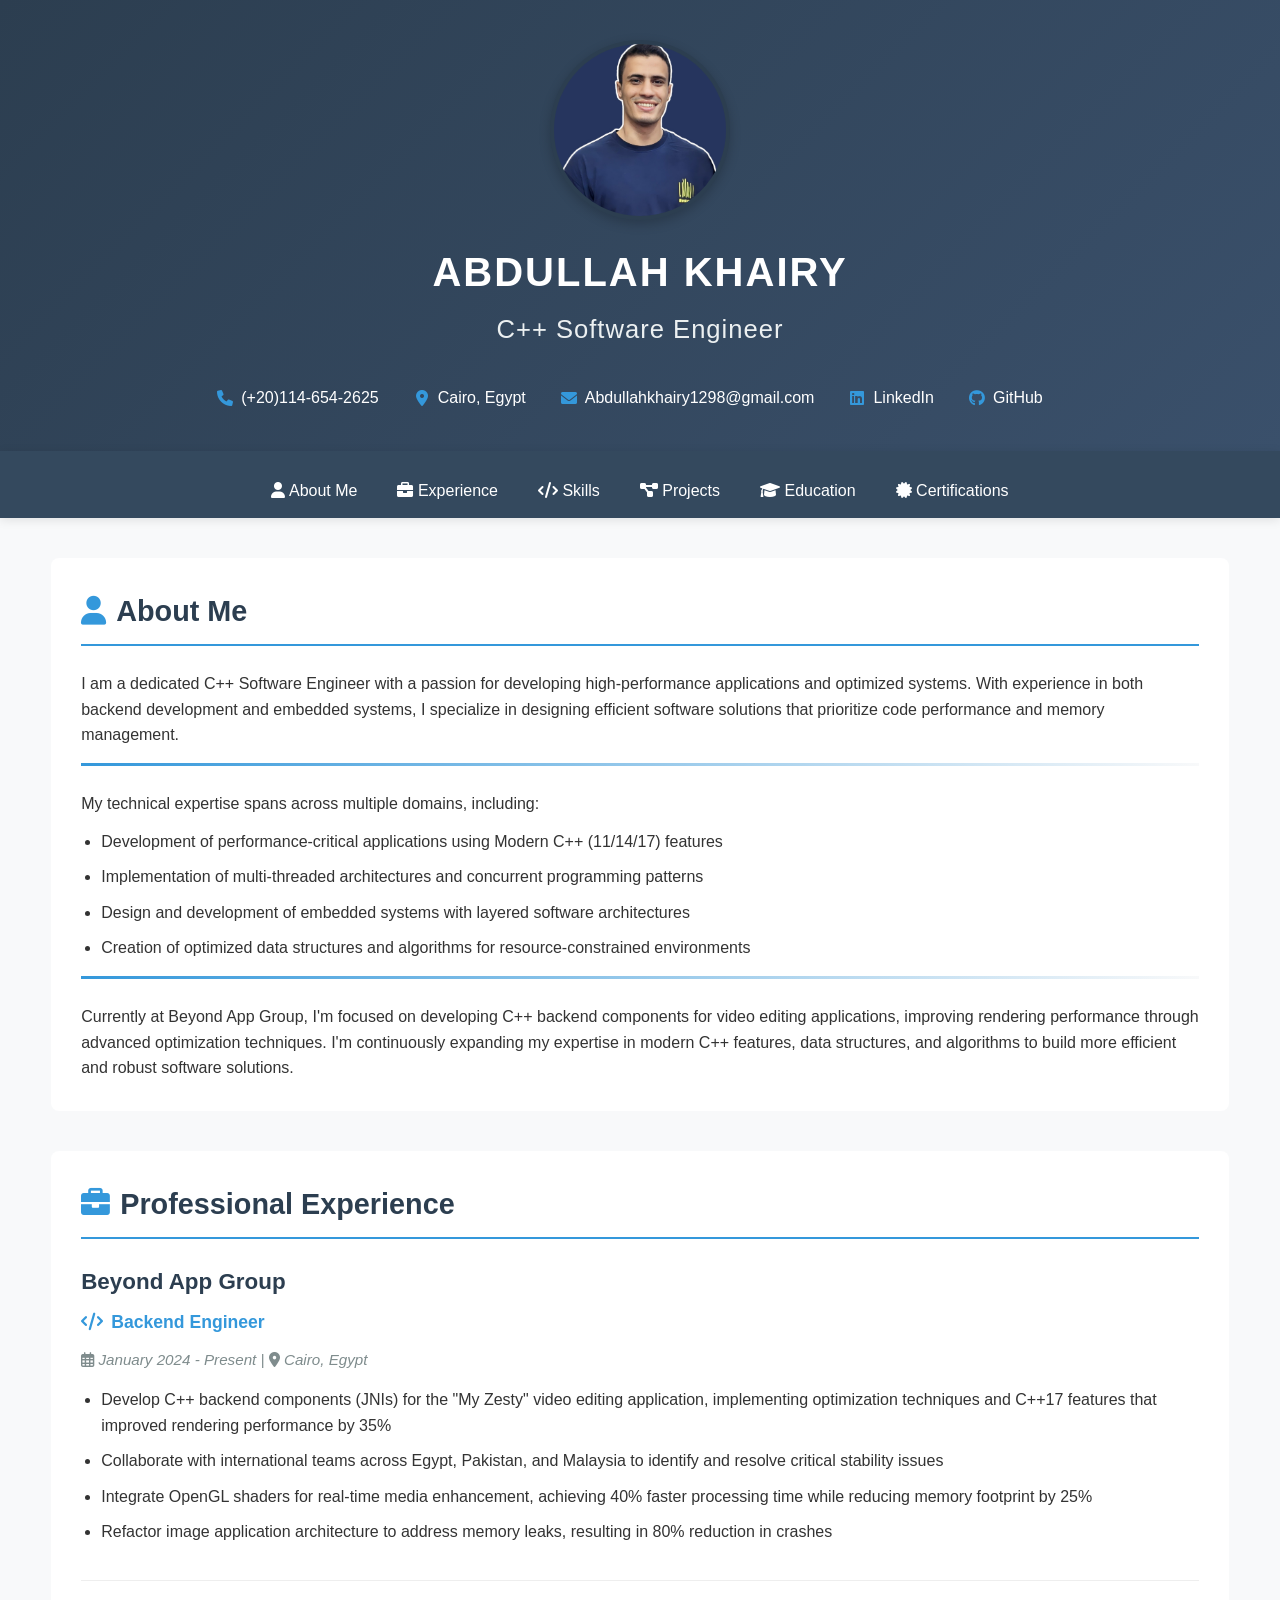
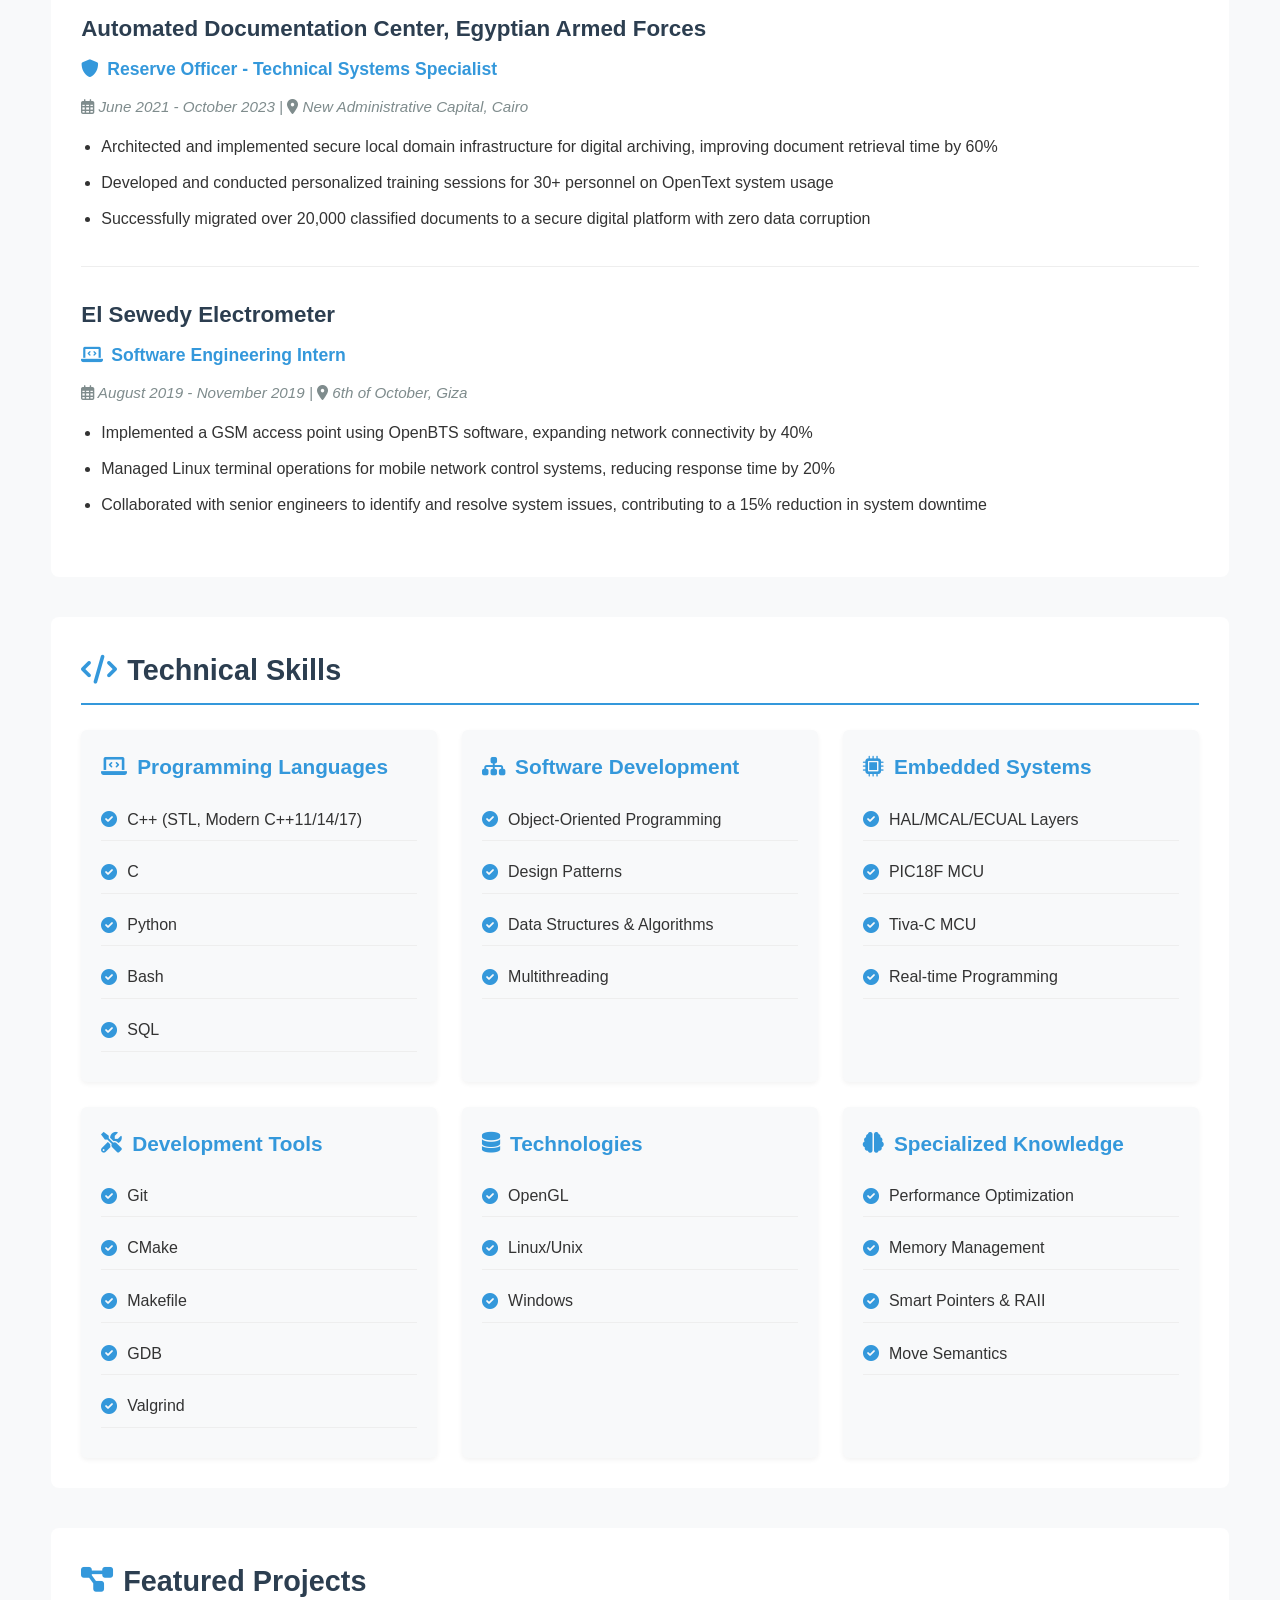
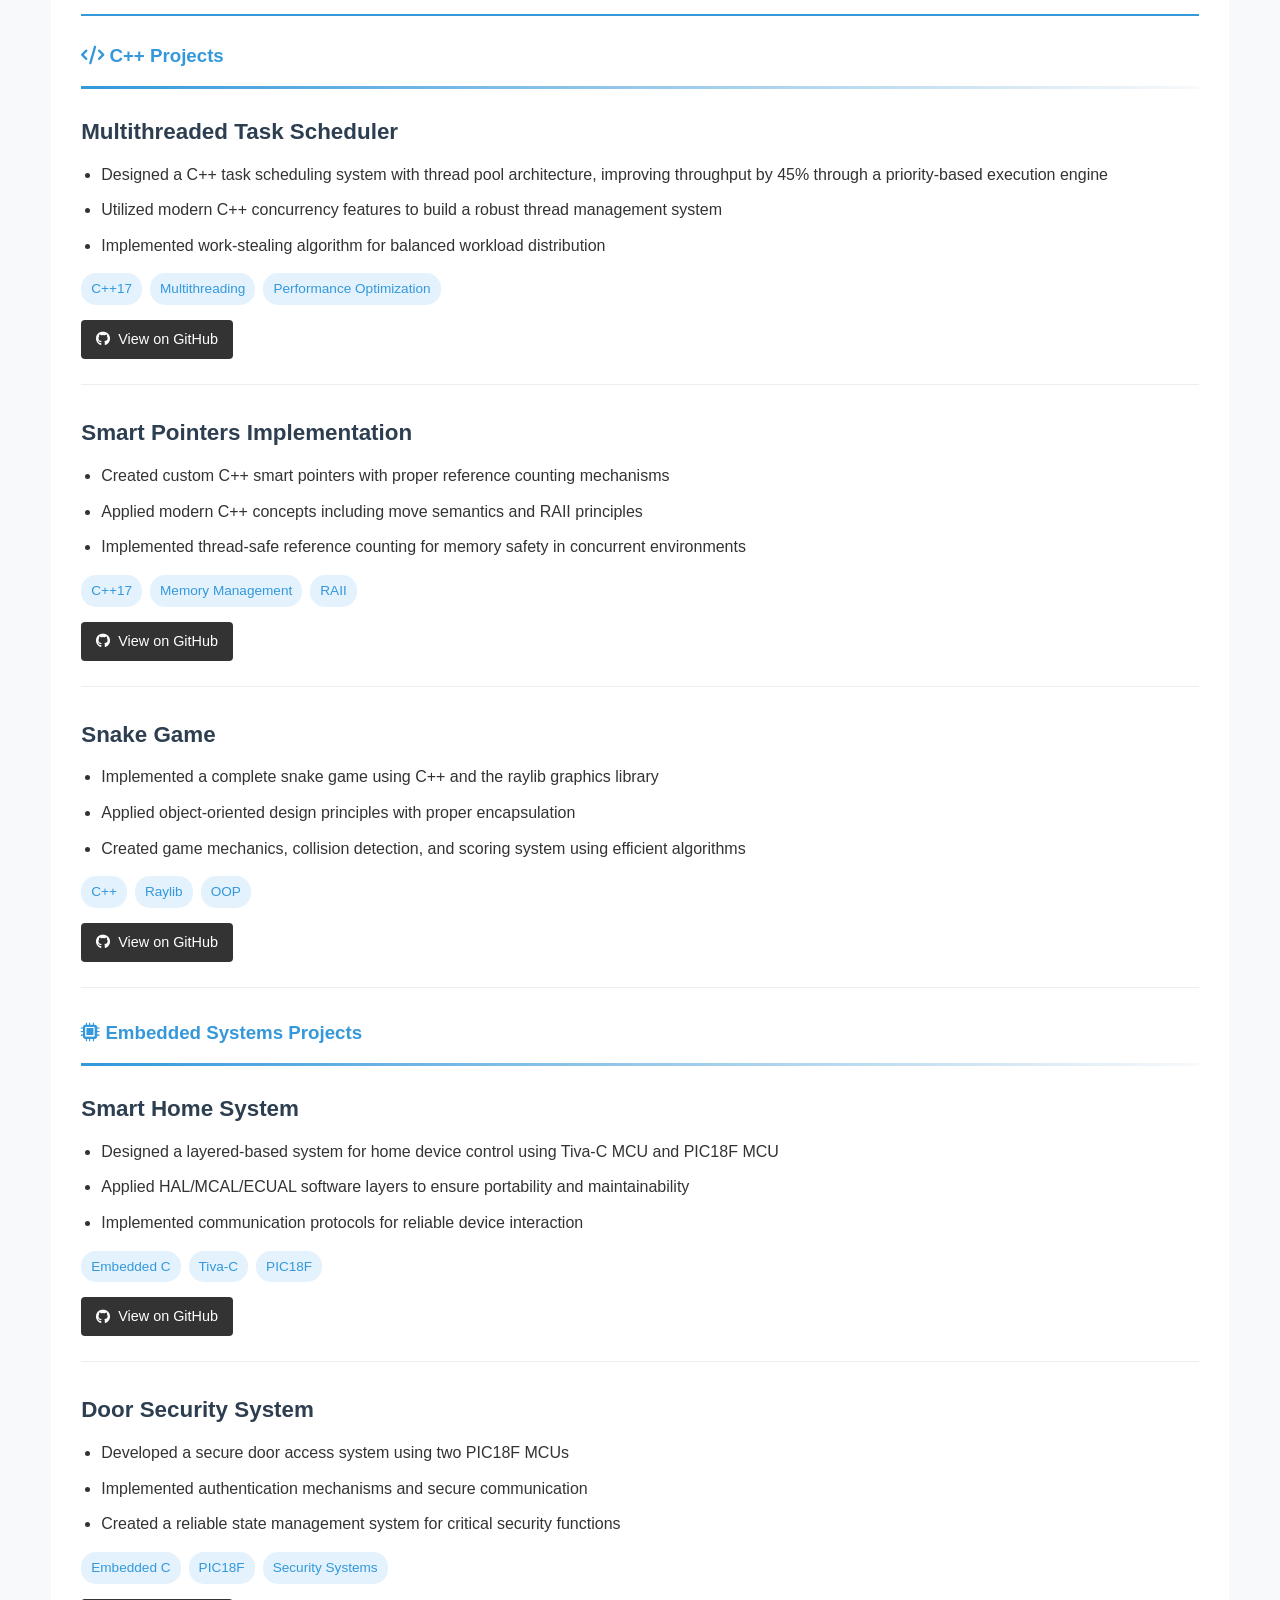
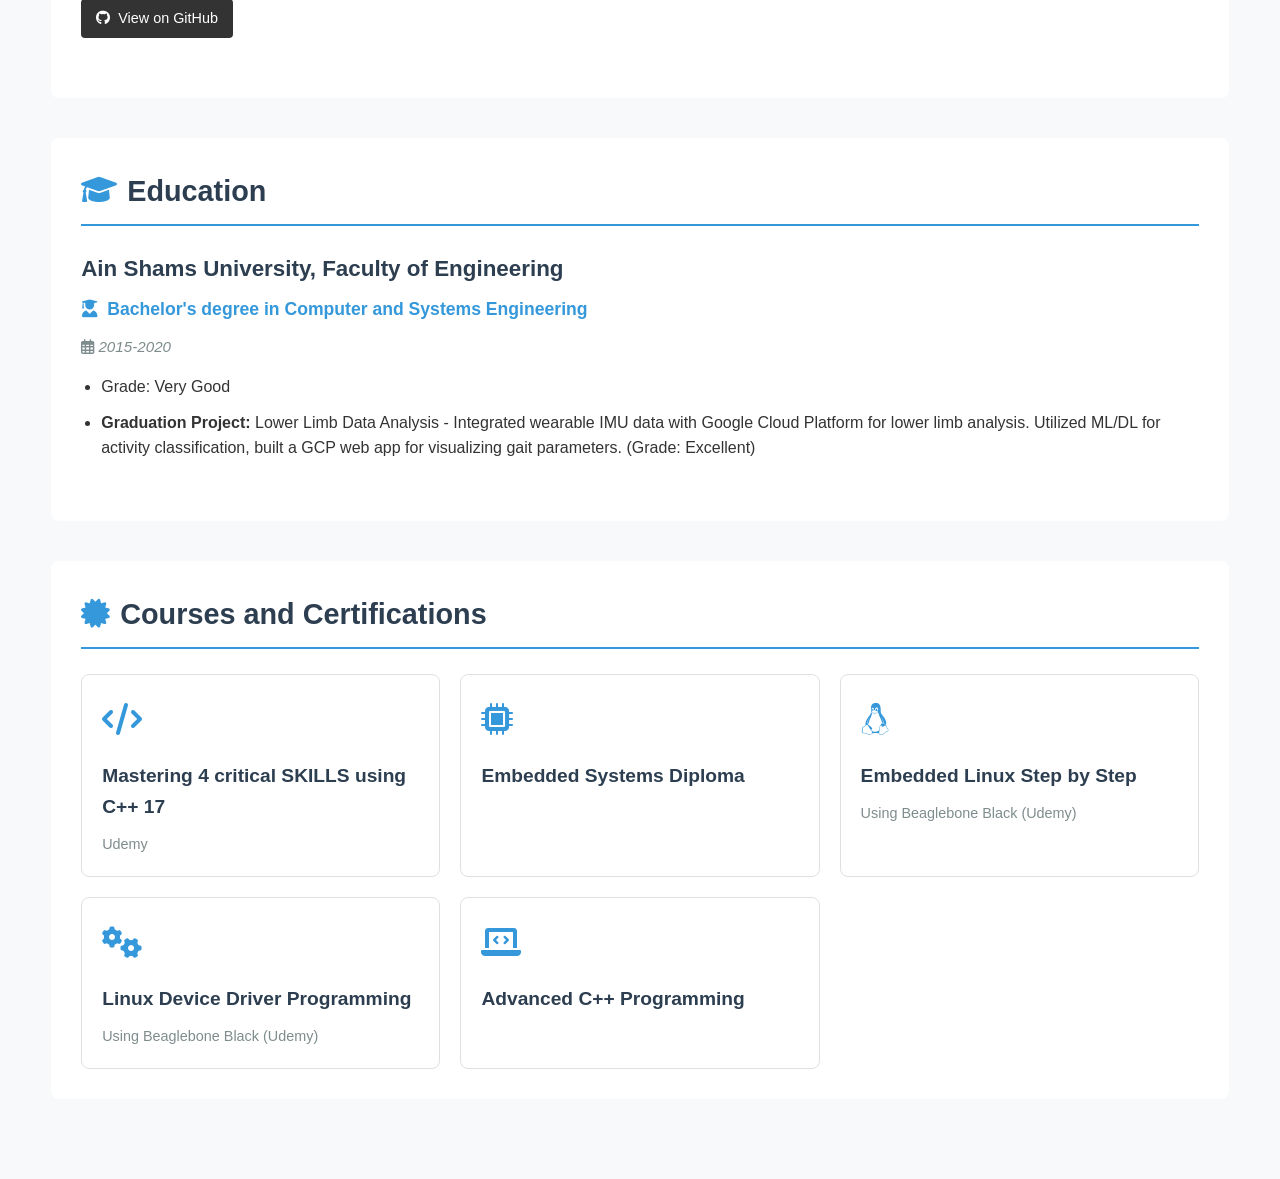
==== commit e501a293: "added new html edits" ====
--- a/index.html
+++ b/index.html
@@ -6,48 +6,119 @@
     <title>Abdullah Khairy - C++ Software Engineer</title>
     <link rel="stylesheet" href="https://cdnjs.cloudflare.com/ajax/libs/font-awesome/6.0.0-beta3/css/all.min.css">
     <style>
+         html {
+      scroll-padding-top: 80px; /* Adjust this value to match the height of your fixed navbar */
+    }
         /* Base styles */
         * {
             margin: 0;
             padding: 0;
             box-sizing: border-box;
         }
-        
-        body {
-            font-family: Arial, sans-serif;
+                body {
+            margin: 0;
+            padding: 0;
+            min-height: 100vh; /* Makes body take full viewport height */
+            font-family: 'Segoe UI', Tahoma, Geneva, Verdana, sans-serif;
             line-height: 1.6;
             background-color: #f8f9fa;
             color: #333;
-        }
+            display: flex;
+            flex-direction: column;
+        }
+        
+    
         
         .container {
-            width: 90%;
+            width: 92%;
             max-width: 1200px;
             margin: 0 auto;
         }
+
+        /* Utility classes */
+        .text-highlight {
+            color: #3498db;
+        }
+
+        .btn {
+            display: inline-block;
+            background-color: #3498db;
+            color: white;
+            padding: 10px 20px;
+            border-radius: 4px;
+            text-decoration: none;
+            margin-top: 15px;
+            transition: all 0.3s ease;
+        }
+
+        .btn:hover {
+            background-color: #2980b9;
+            transform: translateY(-2px);
+            box-shadow: 0 5px 15px rgba(0,0,0,0.1);
+            text-decoration: none;
+        }
+
+        .section-divider {
+            height: 3px;
+            background: linear-gradient(to right, #3498db, #f8f9fa);
+            margin: 15px 0 25px;
+            width: 100%;
+        }
         
         /* Header styles */
         header {
-            background-color: #2c3e50;
+            background: linear-gradient(135deg, #2c3e50 0%, #3a506b 100%);
             color: white;
-            padding: 30px 0;
+            padding: 40px 0;
+            box-shadow: 0 4px 12px rgba(0,0,0,0.1);
+            border-bottom: none; /* Removes the white line */
+            margin-bottom: 0;
+        }
+        
+        .profile {
+            display: flex;
+            flex-direction: column;
+            align-items: center;
+            text-align: center;
+        }
+
+        .profile-picture {
+            width: 180px;
+            height: 180px;
+            border-radius: 50%;
+            border: 4px solid #2c3e50;
+            margin-bottom: 20px;
+            overflow: hidden;
+            box-shadow: 0 4px 12px rgba(0,0,0,0.2);
+            background: #2c3e50; 
+            position: relative;
+        }
+        
+        .profile-picture img {
+            width: 100%;
+            height: 100%;
+            object-fit: cover;
         }
         
         .profile h1 {
-            font-size: 2.2rem;
+            font-size: 2.5rem;
             margin-bottom: 5px;
+            text-transform: uppercase;
+            letter-spacing: 2px;
         }
         
         .profile h2 {
-            font-size: 1.4rem;
+            font-size: 1.6rem;
             font-weight: normal;
             color: #ecf0f1;
             margin-bottom: 15px;
+            letter-spacing: 1px;
         }
         
         .contact-info {
             display: flex;
             flex-wrap: wrap;
+            justify-content: center;
             gap: 15px;
             margin-top: 20px;
         }
@@ -68,6 +139,7 @@
         .contact-info a {
             color: white;
             text-decoration: none;
+            transition: color 0.3s;
         }
         
         .contact-info a:hover {
@@ -78,13 +150,21 @@
         /* Navigation styles */
         nav {
             background-color: #34495e;
-            border-bottom: 3px solid #3498db;
+            border-top: none; /* Removes the white line */
+            border-bottom: none; /* Removes the white line */
+            position: sticky;
+            top: 0;
+            z-index: 100;
+            box-shadow: 0 2px 10px rgba(0, 0, 0, 0.1);
+            margin: 0; /* Ensure no gap above or below */
+            padding: 0; /* Ensure no padding causing the gap */
         }
         
         nav ul {
             list-style: none;
             display: flex;
             padding: 0;
+            justify-content: center;
         }
         
         nav ul li {
@@ -96,7 +176,8 @@
             color: white;
             text-decoration: none;
             padding: 15px 20px;
-            transition: background-color 0.3s;
+            transition: all 0.3s;
+            font-weight: 500;
         }
         
         nav ul li a:hover,
@@ -108,61 +189,142 @@
         
         /* Main content styles */
         main {
-            padding: 30px 0;
+            padding: 40px 0;
         }
         
         section {
             background-color: white;
-            padding: 25px;
-            margin-bottom: 30px;
-            border-radius: 5px;
-            box-shadow: 0 2px 5px rgba(0, 0, 0, 0.1);
+            padding: 30px;
+            margin-bottom: 40px;
+            border-radius: 8px;
+            box-shadow: none; 
+            transition: transform 0.3s;
+            position: relative;
+            overflow: hidden;
+            border: none; 
+        }
+
+        section:hover {
+            transform: translateY(-5px);
+            box-shadow: 0 5px 20px rgba(0, 0, 0, 0.12);
+        }
+
+        section::before {
+            content: '';
+            position: absolute;
+            top: 0;
+            left: 0;
+            width: 5px;
+            height: 100%;
+            background-color: none;
         }
         
         section h2 {
             color: #2c3e50;
             padding-bottom: 10px;
-            margin-bottom: 20px;
+            margin-bottom: 25px;
             border-bottom: 2px solid #3498db;
+            font-size: 1.8rem;
+            display: flex;
+            align-items: center;
+        }
+
+        section h2 i {
+            margin-right: 10px;
+            color: #3498db;
         }
         
         .experience-item, 
         .education-item, 
         .project-item {
-            margin-bottom: 25px;
+            margin-bottom: 30px;
+            padding-bottom: 25px;
+            border-bottom: 1px solid #eee;
+        }
+
+        .experience-item:last-child,
+        .education-item:last-child,
+        .project-item:last-child {
+            border-bottom: none;
+            padding-bottom: 0;
         }
         
         .experience-item h3, 
         .education-item h3, 
         .project-item h3 {
             color: #2c3e50;
-            margin-bottom: 5px;
+            margin-bottom: 8px;
+            font-size: 1.4rem;
         }
         
         .job-title {
             color: #3498db;
             font-weight: bold;
-            margin-bottom: 10px;
+            margin-bottom: 12px;
+            font-size: 1.1rem;
+            display: flex;
+            align-items: center;
+        }
+
+        .job-title i {
+            margin-right: 8px;
+        }
+
+        .date-location {
+            font-style: italic;
+            color: #7f8c8d;
+            margin-bottom: 15px;
+            font-size: 0.95rem;
         }
         
         ul {
             padding-left: 20px;
+            margin-top: 12px;
         }
         
         ul li {
-            margin-bottom: 8px;
+            margin-bottom: 10px;
+            position: relative;
+        }
+
+        ul li::before {
+            content: none;
+            color: #3498db;
+            font-weight: bold;
+            display: inline-block;
+            width: 1em;
+            margin-left: -1em;
         }
         
         /* Skills section */
         .skills-container {
             display: grid;
-            grid-template-columns: repeat(auto-fill, minmax(250px, 1fr));
-            gap: 20px;
+            grid-template-columns: repeat(auto-fill, minmax(280px, 1fr));
+            gap: 25px;
+        }
+        
+        .skill-category {
+            background-color: #f8f9fa;
+            padding: 20px;
+            border-radius: 6px;
+            box-shadow: 0 2px 5px rgba(0,0,0,0.05);
+            transition: transform 0.3s;
+        }
+
+        .skill-category:hover {
+            transform: translateY(-5px);
         }
         
         .skill-category h3 {
             color: #3498db;
-            margin-bottom: 10px;
+            margin-bottom: 15px;
+            font-size: 1.3rem;
+            display: flex;
+            align-items: center;
+        }
+
+        .skill-category h3 i {
+            margin-right: 10px;
         }
         
         .skill-category ul {
@@ -171,31 +333,163 @@
         }
         
         .skill-category ul li {
-            padding: 5px 0;
+            padding: 8px 0;
             border-bottom: 1px solid #eee;
-        }
-        
+            display: flex;
+            align-items: center;
+        }
+
+        .skill-category ul li::before {
+            content: none;
+        }
+
+        .skill-category ul li i {
+            margin-right: 10px;
+            color: #3498db;
+        }
+
         /* Project tags */
+        .project-tags {
+            display: flex;
+            flex-wrap: wrap;
+            gap: 8px;
+            margin-top: 15px;
+        }
+
         .project-tag {
-            display: none;
+            background-color: #e3f2fd;
+            color: #3498db;
+            padding: 5px 10px;
+            border-radius: 15px;
+            font-size: 0.85rem;
+            display: inline-block;
+        }
+
+        /* GitHub link */
+        .github-link {
+            display: inline-flex;
+            align-items: center;
+            background-color: #333;
+            color: white;
+            padding: 8px 15px;
+            border-radius: 4px;
+            text-decoration: none;
+            margin-top: 15px;
+            transition: background-color 0.3s;
+            font-size: 0.9rem;
+        }
+
+        .github-link:hover {
+            background-color: #555;
+            text-decoration: none;
+        }
+
+        .github-link i {
+            margin-right: 8px;
+        }
+
+        /* Certifications */
+        .certifications-grid {
+            display: grid;
+            grid-template-columns: repeat(auto-fill, minmax(300px, 1fr));
+            gap: 20px;
+        }
+
+        .certification-card {
+            border: 1px solid #e0e0e0;
+            border-radius: 8px;
+            padding: 20px;
+            transition: transform 0.3s, box-shadow 0.3s;
+        }
+
+        .certification-card:hover {
+            transform: translateY(-5px);
+            box-shadow: 0 10px 20px rgba(0,0,0,0.1);
+        }
+
+        .certification-card h4 {
+            color: #2c3e50;
+            margin-bottom: 10px;
+            font-size: 1.2rem;
+        }
+
+        .certification-card p {
+            color: #7f8c8d;
+            font-size: 0.9rem;
+        }
+
+        .certification-icon {
+            font-size: 2rem;
+            color: #3498db;
+            margin-bottom: 15px;
         }
         
         /* Links */
         a {
             color: #3498db;
             text-decoration: none;
+            transition: color 0.3s;
         }
         
         a:hover {
             text-decoration: underline;
+            color: #2980b9;
         }
         
         /* Footer */
         footer {
-            background-color: #2c3e50;
+            background: linear-gradient(135deg, #2c3e50 0%, #3a506b 100%);
             color: white;
-            padding: 20px 0;
+            padding: 30px 0;
             text-align: center;
+        }
+
+        .footer-links {
+            display: flex;
+            justify-content: center;
+            gap: 20px;
+            margin-top: 20px;
+        }
+
+        .footer-links a {
+            color: white;
+            font-size: 1.5rem;
+            transition: transform 0.3s, color 0.3s;
+        }
+
+        .footer-links a:hover {
+            color: #3498db;
+            transform: translateY(-5px);
+        }
+
+        .back-to-top {
+            position: fixed;
+            bottom: 30px;
+            right: 30px;
+            background-color: #3498db;
+            color: white;
+            width: 40px;
+            height: 40px;
+            border-radius: 50%;
+            display: flex;
+            align-items: center;
+            justify-content: center;
+            text-decoration: none;
+            transition: background-color 0.3s, transform 0.3s;
+            box-shadow: 0 2px 10px rgba(0,0,0,0.1);
+            opacity: 0;
+            visibility: hidden;
+        }
+
+        .back-to-top.visible {
+            opacity: 1;
+            visibility: visible;
+        }
+
+        .back-to-top:hover {
+            background-color: #2980b9;
+            transform: translateY(-5px);
+            text-decoration: none;
         }
         
         /* Responsive design */
@@ -209,8 +503,21 @@
                 flex-direction: column;
             }
             
-            .skills-container {
+            .skills-container, 
+            .certifications-grid {
                 grid-template-columns: 1fr;
+            }
+
+            .profile h1 {
+                font-size: 2rem;
+            }
+
+            .profile h2 {
+                font-size: 1.3rem;
+            }
+
+            section {
+                padding: 20px;
             }
         }
     </style>
@@ -219,12 +526,15 @@
     <header>
         <div class="container">
             <div class="profile">
+                <div class="profile-picture">
+                    <img src="[data-uri]" alt="Abdullah Khairy" />
+                </div>
                 <h1>ABDULLAH KHAIRY</h1>
                 <h2>C++ Software Engineer</h2>
                 <div class="contact-info">
                     <p><i class="fas fa-phone"></i> (+20)114-654-2625</p>
                     <p><i class="fas fa-map-marker-alt"></i> Cairo, Egypt</p>
-                    <p><i class="fas fa-envelope"></i> Abdullahkhairy1298@gmail.com</p>
+                    <p><i class="fas fa-envelope"></i> <a href="mailto:Abdullahkhairy1298@gmail.com">Abdullahkhairy1298@gmail.com</a></p>
                     <p><i class="fab fa-linkedin"></i> <a href="https://www.linkedin.com/in/abdullahkhairy98/" target="_blank">LinkedIn</a></p>
                     <p><i class="fab fa-github"></i> <a href="https://github.com/abdallahkhairy" target="_blank">GitHub</a></p>
                 </div>
@@ -235,180 +545,202 @@
     <nav>
         <div class="container">
             <ul>
-                <li><a href="#summary">Summary</a></li>
-                <li><a href="#experience">Experience</a></li>
-                <li><a href="#education">Education</a></li>
-                <li><a href="#skills">Skills</a></li>
-                <li><a href="#projects">Projects</a></li>
-                <li><a href="#certifications">Certifications</a></li>
+                <li><a href="#summary"><i class="fas fa-user"></i> About Me</a></li>
+                <li><a href="#experience"><i class="fas fa-briefcase"></i> Experience</a></li>
+                <li><a href="#skills"><i class="fas fa-code"></i> Skills</a></li>
+                <li><a href="#projects"><i class="fas fa-project-diagram"></i> Projects</a></li>
+                <li><a href="#education"><i class="fas fa-graduation-cap"></i> Education</a></li>
+                <li><a href="#certifications"><i class="fas fa-certificate"></i> Certifications</a></li>
             </ul>
         </div>
     </nav>
 
     <main class="container">
         <section id="summary">
-            <h2>Professional Summary</h2>
-            <p>Dedicated C++ Software Engineer with experience in embedded systems, object-oriented programming, and modern C++ development. Skilled in designing and implementing performance-critical applications with a focus on code efficiency and memory management. Proficient in developing layered software architectures and implementing complex algorithms. Currently focused on expanding expertise in Modern C++, Data Structures, and Algorithms.</p>
+            <h2><i class="fas fa-user"></i> About Me</h2>
+            <p>I am a dedicated C++ Software Engineer with a passion for developing high-performance applications and optimized systems. With experience in both backend development and embedded systems, I specialize in designing efficient software solutions that prioritize code performance and memory management.</p>
+            
+            <div class="section-divider"></div>
+            
+            <p>My technical expertise spans across multiple domains, including:</p>
+            <ul>
+                <li>Development of performance-critical applications using Modern C++ (11/14/17) features</li>
+                <li>Implementation of multi-threaded architectures and concurrent programming patterns</li>
+                <li>Design and development of embedded systems with layered software architectures</li>
+                <li>Creation of optimized data structures and algorithms for resource-constrained environments</li>
+            </ul>
+            
+            <div class="section-divider"></div>
+            
+            <p>Currently at Beyond App Group, I'm focused on developing C++ backend components for video editing applications, improving rendering performance through advanced optimization techniques. I'm continuously expanding my expertise in modern C++ features, data structures, and algorithms to build more efficient and robust software solutions.</p>
         </section>
 
         <section id="experience">
-            <h2>Professional Experience</h2>
+            <h2><i class="fas fa-briefcase"></i> Professional Experience</h2>
             
             <div class="experience-item">
-                <h3>Beyond Apps Group | Cairo, Egypt</h3>
-                <p class="job-title">C++ Software Engineer | Mar 2024 - Present</p>
+                <h3>Beyond App Group</h3>
+                <p class="job-title"><i class="fas fa-code"></i> Backend Engineer</p>
+                <p class="date-location"><i class="far fa-calendar-alt"></i> January 2024 - Present | <i class="fas fa-map-marker-alt"></i> Cairo, Egypt</p>
                 <ul>
-                    <li>Develop and maintain high-performance C++ applications with a focus on code efficiency and optimization</li>
-                    <li>Implement object-oriented design principles and modern C++ features in production code</li>
-                    <li>Collaborate with cross-functional teams to design and implement software solutions</li>
-                    <li>Utilize version control systems and build tools to streamline development workflows</li>
+                    <li>Develop C++ backend components (JNIs) for the "My Zesty" video editing application, implementing optimization techniques and C++17 features that improved rendering performance by 35%</li>
+                    <li>Collaborate with international teams across Egypt, Pakistan, and Malaysia to identify and resolve critical stability issues</li>
+                    <li>Integrate OpenGL shaders for real-time media enhancement, achieving 40% faster processing time while reducing memory footprint by 25%</li>
+                    <li>Refactor image application architecture to address memory leaks, resulting in 80% reduction in crashes</li>
                 </ul>
             </div>
 
             <div class="experience-item">
-                <h3>Egyptian Armed Forces | New Administrative Capital, Cairo</h3>
-                <p class="job-title">Reserve Officer - Technical Systems Specialist | Mar 2021 - Oct 2023</p>
+                <h3>Automated Documentation Center, Egyptian Armed Forces</h3>
+                <p class="job-title"><i class="fas fa-shield-alt"></i> Reserve Officer - Technical Systems Specialist</p>
+                <p class="date-location"><i class="far fa-calendar-alt"></i> June 2021 - October 2023 | <i class="fas fa-map-marker-alt"></i> New Administrative Capital, Cairo</p>
                 <ul>
-                    <li>Managed and operated OpenText server nodes, ensuring system reliability and performance</li>
-                    <li>Designed and implemented secure digital archive systems for military administration units</li>
-                    <li>Created local domains for armed forces archive offices, implementing robust security protocols</li>
-                    <li>Conducted technical training sessions for personnel on system usage and troubleshooting</li>
-                    <li>Applied programming knowledge to automate routine tasks and improve system efficiency</li>
+                    <li>Architected and implemented secure local domain infrastructure for digital archiving, improving document retrieval time by 60%</li>
+                    <li>Developed and conducted personalized training sessions for 30+ personnel on OpenText system usage</li>
+                    <li>Successfully migrated over 20,000 classified documents to a secure digital platform with zero data corruption</li>
                 </ul>
             </div>
 
             <div class="experience-item">
-                <h3>El Sewedy Electrometer | 6th of October, Giza</h3>
-                <p class="job-title">Software Engineering Intern | Aug 2019 - Nov 2019</p>
+                <h3>El Sewedy Electrometer</h3>
+                <p class="job-title"><i class="fas fa-laptop-code"></i> Software Engineering Intern</p>
+                <p class="date-location"><i class="far fa-calendar-alt"></i> August 2019 - November 2019 | <i class="fas fa-map-marker-alt"></i> 6th of October, Giza</p>
                 <ul>
-                    <li>Implemented a GSM access point utilizing OpenBTS software for enhanced connectivity</li>
-                    <li>Administered Linux terminals for effective control and management of mobile networks</li>
-                    <li>Gained practical experience in network programming and telecommunications infrastructure</li>
-                    <li>Applied C++ concepts to solve real-world engineering challenges</li>
+                    <li>Implemented a GSM access point using OpenBTS software, expanding network connectivity by 40%</li>
+                    <li>Managed Linux terminal operations for mobile network control systems, reducing response time by 20%</li>
+                    <li>Collaborated with senior engineers to identify and resolve system issues, contributing to a 15% reduction in system downtime</li>
                 </ul>
             </div>
         </section>
 
-        <section id="education">
-            <h2>Education</h2>
-            <div class="education-item">
-                <h3>Ain Shams University, Faculty of Engineering</h3>
-                <p>Bachelor's degree in Computer and Systems Engineering | 2015-2020</p>
-                <p>Grade: Very Good</p>
-                <p><strong>Graduation Project</strong>: Lower Limb Data Analysis - Integrated wearable IMU data with Google Cloud Platform for lower limb analysis. Utilized ML/DL for activity classification, developed a GCP web app for visualizing gait parameters. (Grade: Excellent)</p>
-            </div>
-        </section>
-
         <section id="skills">
-            <h2>Technical Skills</h2>
+            <h2><i class="fas fa-code"></i> Technical Skills</h2>
             <div class="skills-container">
                 <div class="skill-category">
-                    <h3>Programming Languages</h3>
+                    <h3><i class="fas fa-laptop-code"></i> Programming Languages</h3>
                     <ul>
-                        <li>C++ (Modern C++11/14/17)</li>
-                        <li>C</li>
-                        <li>Python</li>
-                        <li>Bash</li>
+                        <li><i class="fas fa-check-circle"></i> C++ (STL, Modern C++11/14/17)</li>
+                        <li><i class="fas fa-check-circle"></i> C</li>
+                        <li><i class="fas fa-check-circle"></i> Python</li>
+                        <li><i class="fas fa-check-circle"></i> Bash</li>
+                        <li><i class="fas fa-check-circle"></i> SQL</li>
                     </ul>
                 </div>
                 <div class="skill-category">
-                    <h3>Software Development</h3>
+                    <h3><i class="fas fa-sitemap"></i> Software Development</h3>
                     <ul>
-                        <li>Object-Oriented Programming</li>
-                        <li>Design Patterns</li>
-                        <li>Data Structures & Algorithms</li>
+                        <li><i class="fas fa-check-circle"></i> Object-Oriented Programming</li>
+                        <li><i class="fas fa-check-circle"></i> Design Patterns</li>
+                        <li><i class="fas fa-check-circle"></i> Data Structures & Algorithms</li>
+                        <li><i class="fas fa-check-circle"></i> Multithreading</li>
                     </ul>
                 </div>
                 <div class="skill-category">
-                    <h3>Embedded Systems</h3>
+                    <h3><i class="fas fa-microchip"></i> Embedded Systems</h3>
                     <ul>
-                        <li>HAL/MCAL/ECUAL Layers</li>
-                        <li>PIC18F MCU</li>
-                        <li>Tiva-C MCU</li>
+                        <li><i class="fas fa-check-circle"></i> HAL/MCAL/ECUAL Layers</li>
+                        <li><i class="fas fa-check-circle"></i> PIC18F MCU</li>
+                        <li><i class="fas fa-check-circle"></i> Tiva-C MCU</li>
+                        <li><i class="fas fa-check-circle"></i> Real-time Programming</li>
                     </ul>
                 </div>
                 <div class="skill-category">
-                    <h3>Development Tools</h3>
+                    <h3><i class="fas fa-tools"></i> Development Tools</h3>
                     <ul>
-                        <li>Git</li>
-                        <li>CMake</li>
-                        <li>Makefile</li>
-                        <li>Visual Studio</li>
+                        <li><i class="fas fa-check-circle"></i> Git</li>
+                        <li><i class="fas fa-check-circle"></i> CMake</li>
+                        <li><i class="fas fa-check-circle"></i> Makefile</li>
+                        <li><i class="fas fa-check-circle"></i> GDB</li>
+                        <li><i class="fas fa-check-circle"></i> Valgrind</li>
                     </ul>
                 </div>
                 <div class="skill-category">
-                    <h3>Database Technologies</h3>
+                    <h3><i class="fas fa-database"></i> Technologies</h3>
                     <ul>
-                        <li>SQL</li>
-                        <li>RDBMS concepts</li>
+                        <li><i class="fas fa-check-circle"></i> OpenGL</li>
+                        <li><i class="fas fa-check-circle"></i> Linux/Unix</li>
+                        <li><i class="fas fa-check-circle"></i> Windows</li>
                     </ul>
                 </div>
                 <div class="skill-category">
-                    <h3>Operating Systems</h3>
+                    <h3><i class="fas fa-brain"></i> Specialized Knowledge</h3>
                     <ul>
-                        <li>Linux</li>
-                        <li>Windows</li>
+                        <li><i class="fas fa-check-circle"></i> Performance Optimization</li>
+                        <li><i class="fas fa-check-circle"></i> Memory Management</li>
+                        <li><i class="fas fa-check-circle"></i> Smart Pointers & RAII</li>
+                        <li><i class="fas fa-check-circle"></i> Move Semantics</li>
                     </ul>
                 </div>
             </div>
         </section>
 
         <section id="projects">
-            <h2>C++ Projects</h2>
+            <h2><i class="fas fa-project-diagram"></i> Featured Projects</h2>
+            
+            <h3><span class="text-highlight"><i class="fas fa-code"></i> C++ Projects</span></h3>
+            <div class="section-divider"></div>
+            
+            <div class="project-item">
+                <h3>Multithreaded Task Scheduler</h3>
+                <ul>
+                    <li>Designed a C++ task scheduling system with thread pool architecture, improving throughput by 45% through a priority-based execution engine</li>
+                    <li>Utilized modern C++ concurrency features to build a robust thread management system</li>
+                    <li>Implemented work-stealing algorithm for balanced workload distribution</li>
+                </ul>
+                <div class="project-tags">
+                    <span class="project-tag">C++17</span>
+                    <span class="project-tag">Multithreading</span>
+                    <span class="project-tag">Performance Optimization</span>
+                </div>
+                <a href="https://github.com/abdallahkhairy/Multithreaded_Task_schedulerer" target="_blank" class="github-link"><i class="fab fa-github"></i> View on GitHub</a>
+            </div>
+
+            <div class="project-item">
+                <h3>Smart Pointers Implementation</h3>
+                <ul>
+                    <li>Created custom C++ smart pointers with proper reference counting mechanisms</li>
+                    <li>Applied modern C++ concepts including move semantics and RAII principles</li>
+                    <li>Implemented thread-safe reference counting for memory safety in concurrent environments</li>
+                </ul>
+                <div class="project-tags">
+                    <span class="project-tag">C++17</span>
+                    <span class="project-tag">Memory Management</span>
+                    <span class="project-tag">RAII</span>
+                </div>
+                <a href="https://github.com/abdallahkhairy/smart_pointers" target="_blank" class="github-link"><i class="fab fa-github"></i> View on GitHub</a>
+            </div>
 
             <div class="project-item">
                 <h3>Snake Game</h3>
                 <ul>
-                    <li>Implemented a complete snake game using C++ and Raylib graphics library</li>
-                    <li>Applied object-oriented programming principles with proper class design and encapsulation</li>
-                    <li>Implemented game mechanics, collision detection, and score tracking</li>
+                    <li>Implemented a complete snake game using C++ and the raylib graphics library</li>
+                    <li>Applied object-oriented design principles with proper encapsulation</li>
+                    <li>Created game mechanics, collision detection, and scoring system using efficient algorithms</li>
                 </ul>
-                <p><a href="https://github.com/abdallahkhairy/Snake_Game" target="_blank">GitHub Repository</a></p>
-            </div>
-
-            <div class="project-item">
-                <h3>Smart Pointers Implementation</h3>
-                <ul>
-                    <li>Created custom implementation of smart pointers in C++</li>
-                    <li>Demonstrated advanced memory management techniques and resource handling</li>
-                    <li>Applied modern C++ concepts including move semantics and RAII principles</li>
-                    <li>Implemented shared_ptr, unique_ptr, and weak_ptr with proper reference counting</li>
-                </ul>
-                <p><a href="https://github.com/abdallahkhairy/smart_pointers" target="_blank">GitHub Repository</a></p>
-            </div>
-
-            <div class="project-item">
-                <h3>Multithreaded Task Scheduler</h3>
-                <ul>
-                    <li>Developed a thread pool implementation for efficient task scheduling in C++</li>
-                    <li>Utilized modern C++ concurrency features (std::thread, std::mutex, std::condition_variable)</li>
-                    <li>Implemented work-stealing algorithm for balanced load distribution</li>
-                    <li>Created a priority queue system for task management</li>
-                    <li>Designed a clean API for submitting and managing asynchronous tasks</li>
-                </ul>
-            </div>
-
-            <div class="project-item">
-                <h3>High-Performance Data Structure Library</h3>
-                <ul>
-                    <li>Implemented custom data structures optimized for performance-critical applications</li>
-                    <li>Created lock-free concurrent containers for multi-threaded environments</li>
-                    <li>Developed specialized containers with cache-friendly memory layouts</li>
-                    <li>Implemented custom allocators for efficient memory management</li>
-                    <li>Conducted extensive performance benchmarking against standard library containers</li>
-                </ul>
-            </div>
-
-            <h2>Embedded Systems Projects</h2>
-
+                <div class="project-tags">
+                    <span class="project-tag">C++</span>
+                    <span class="project-tag">Raylib</span>
+                    <span class="project-tag">OOP</span>
+                </div>
+                <a href="https://github.com/abdallahkhairy/Snake_Game" target="_blank" class="github-link"><i class="fab fa-github"></i> View on GitHub</a>
+            </div>
+
+            <h3><span class="text-highlight"><i class="fas fa-microchip"></i> Embedded Systems Projects</span></h3>
+            <div class="section-divider"></div>
+            
             <div class="project-item">
                 <h3>Smart Home System</h3>
                 <ul>
-                    <li>Designed and implemented a layered-based system for home device control</li>
-                    <li>Utilized Tiva-C MCU and PIC18F MCU with HAL/MCAL/ECUAL architecture</li>
-                    <li>Implemented communication protocols for device interaction</li>
+                    <li>Designed a layered-based system for home device control using Tiva-C MCU and PIC18F MCU</li>
+                    <li>Applied HAL/MCAL/ECUAL software layers to ensure portability and maintainability</li>
+                    <li>Implemented communication protocols for reliable device interaction</li>
                 </ul>
-                <p><a href="https://github.com/abdallahkhairy/Embedded_Systems_Projects" target="_blank">GitHub Repository</a></p>
+                <div class="project-tags">
+                    <span class="project-tag">Embedded C</span>
+                    <span class="project-tag">Tiva-C</span>
+                    <span class="project-tag">PIC18F</span>
+                </div>
+                <a href="https://github.com/abdallahkhairy/Embedded_Systems_Projects" target="_blank" class="github-link"><i class="fab fa-github"></i> View on GitHub</a>
             </div>
 
             <div class="project-item">
@@ -416,50 +748,67 @@
                 <ul>
                     <li>Developed a secure door access system using two PIC18F MCUs</li>
                     <li>Implemented authentication mechanisms and secure communication</li>
-                    <li>Created a reliable state management system for access control</li>
-                    <li>Applied embedded software best practices for critical security applications</li>
+                    <li>Created a reliable state management system for critical security functions</li>
                 </ul>
-            </div>
-
-            <div class="project-item">
-                <h3>Traffic Light Control System</h3>
+                <div class="project-tags">
+                    <span class="project-tag">Embedded C</span>
+                    <span class="project-tag">PIC18F</span>
+                    <span class="project-tag">Security Systems</span>
+                </div>
+                <a href="https://github.com/abdallahkhairy/Embedded_Systems_Projects/tree/master/Door%20Secuirty%20System" target="_blank" class="github-link"><i class="fab fa-github"></i> View on GitHub</a>
+            </div>
+        </section>
+
+        <section id="education">
+            <h2><i class="fas fa-graduation-cap"></i> Education</h2>
+            <div class="education-item">
+                <h3>Ain Shams University, Faculty of Engineering</h3>
+                <p class="job-title"><i class="fas fa-user-graduate"></i> Bachelor's degree in Computer and Systems Engineering</p>
+                <p class="date-location"><i class="far fa-calendar-alt"></i> 2015-2020</p>
                 <ul>
-                    <li>Implemented a traffic light control system with PIC18F MCU</li>
-                    <li>Utilized state machine design for robust operation</li>
-                    <li>Applied real-time programming concepts for precise timing control</li>
-                    <li>Demonstrated understanding of embedded systems architecture</li>
+                    <li>Grade: Very Good</li>
+                    <li><strong>Graduation Project:</strong> Lower Limb Data Analysis - Integrated wearable IMU data with Google Cloud Platform for lower limb analysis. Utilized ML/DL for activity classification, built a GCP web app for visualizing gait parameters. (Grade: Excellent)</li>
                 </ul>
             </div>
-
-            <div class="project-item">
-                <h3>Automotive ECU Simulation</h3>
-                <ul>
-                    <li>Developed a simulation of automotive Electronic Control Units (ECUs)</li>
-                    <li>Implemented CAN bus communication protocol for inter-ECU messaging</li>
-                    <li>Created diagnostic services following automotive standards</li>
-                    <li>Designed fault detection and recovery mechanisms</li>
-                    <li>Applied AUTOSAR concepts for software component design</li>
-                </ul>
-            </div>
         </section>
 
         <section id="certifications">
-            <h2>Courses and Certifications</h2>
-            <ul>
-                <li>Mastering 4 critical SKILLS using C++ 17 (Udemy)</li>
-                <li>Embedded Systems Diploma</li>
-                <li>Embedded Linux Step by Step using Beaglebone Black (Udemy)</li>
-                <li>Linux device driver programming using Beaglebone Black (Udemy)</li>
-                <li>Advanced C++ Programming (Udemy)</li>
-                <li>Data Structures and Algorithms in C++ (Coursera)</li>
-            </ul>
-        </section>
-    </main>
-
-    <footer>
-        <div class="container">
-            <p>&copy; 2025 Abdullah Khairy - C++ Software Engineer</p>
-        </div>
-    </footer>
-</body>
-</html>
+            <h2><i class="fas fa-certificate"></i> Courses and Certifications</h2>
+            <div class="certifications-grid">
+                <div class="certification-card">
+                    <div class="certification-icon">
+                        <i class="fas fa-code"></i>
+                    </div>
+                    <h4>Mastering 4 critical SKILLS using C++ 17</h4>
+                    <p>Udemy</p>
+                </div>
+                
+                <div class="certification-card">
+                    <div class="certification-icon">
+                        <i class="fas fa-microchip"></i>
+                    </div>
+                    <h4>Embedded Systems Diploma</h4>
+                </div>
+                
+                <div class="certification-card">
+                    <div class="certification-icon">
+                        <i class="fab fa-linux"></i>
+                    </div>
+                    <h4>Embedded Linux Step by Step</h4>
+                    <p>Using Beaglebone Black (Udemy)</p>
+                </div>
+                
+                <div class="certification-card">
+                    <div class="certification-icon">
+                        <i class="fas fa-cogs"></i>
+                    </div>
+                    <h4>Linux Device Driver Programming</h4>
+                    <p>Using Beaglebone Black (Udemy)</p>
+                </div>
+                
+                <div class="certification-card">
+                    <div class="certification-icon">
+                        <i class="fas fa-laptop-code"></i>
+                    </div>
+                    <h4>Advanced C++ Programming</h4>
+                    <p>
